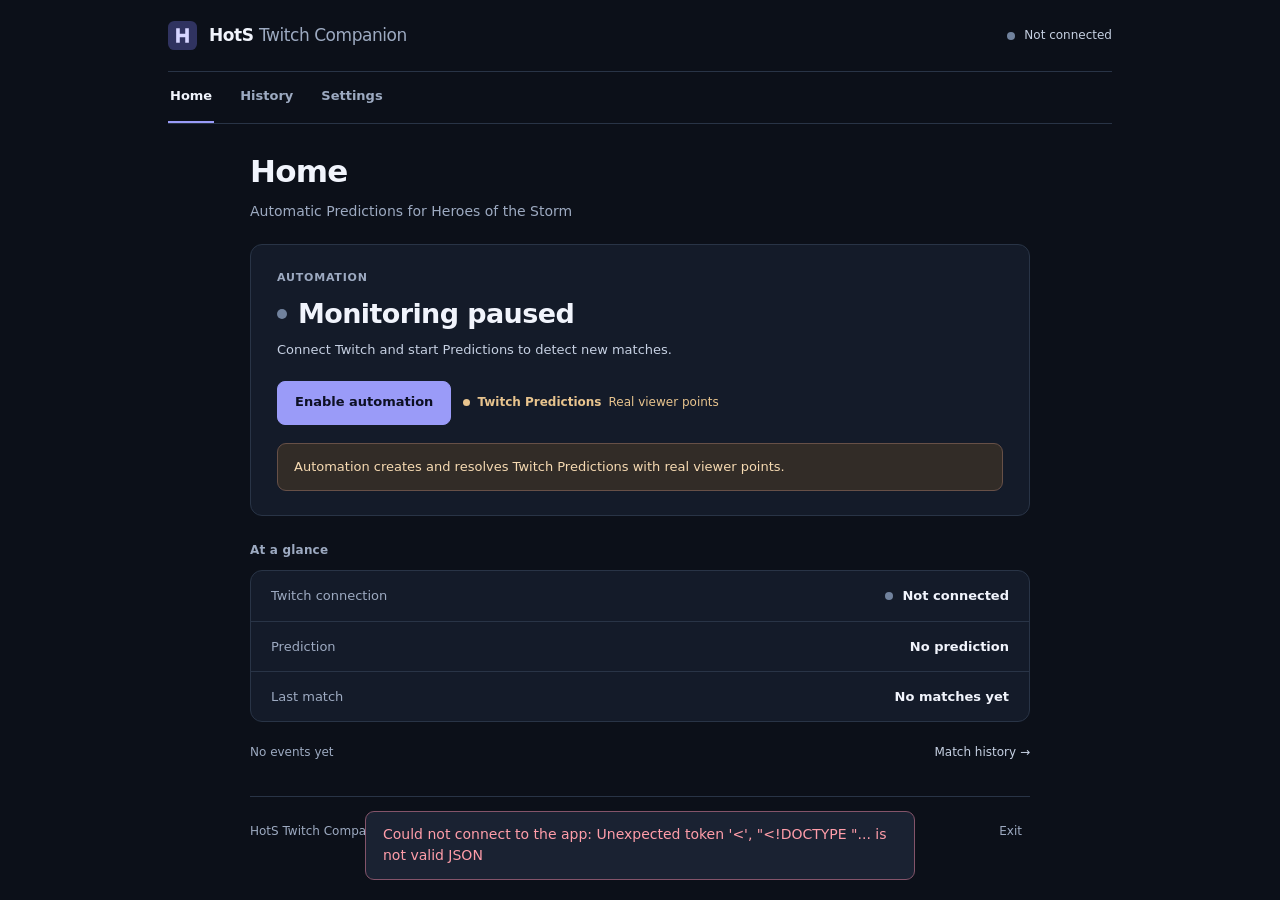
==== internal/dashboard/web/index.html @ fc416609 "refactor(dashboard): own embedded web resources in internal/dashboard" ====
<!doctype html>
<html lang="ru">
<head>
  <meta charset="utf-8" />
  <meta name="viewport" content="width=device-width, initial-scale=1" />
  <meta name="color-scheme" content="dark" />
  <title>HotS Twitch Companion</title>
  <link rel="icon" href="./assets/app-icon.svg" type="image/svg+xml" />
  <link rel="stylesheet" href="./assets/style.css" />
  <link rel="stylesheet" href="./assets/wizard.css" />
  <link rel="stylesheet" href="./assets/overview.css" />
  <link rel="stylesheet" href="./assets/onboarding.css" />
  <link rel="stylesheet" href="./assets/diagnostics.css" />
  <link rel="stylesheet" href="./assets/settings.css" />
  <link rel="stylesheet" href="./assets/compact.css" />
  <script defer src="./assets/core.js"></script>
  <script defer src="./assets/i18n.js"></script>
  <script defer src="./assets/replays.js"></script>
  <script defer src="./assets/diagnostics.js"></script>
  <script defer src="./assets/onboarding.js"></script>
  <script defer src="./assets/desktop.js"></script>
  <script defer src="./assets/app.js"></script>
</head>
<body>
  <svg class="defs" xmlns="http://www.w3.org/2000/svg" aria-hidden="true"><symbol id="i-game" viewBox="0 0 24 24"><path d="M6 11 3.6 8.6A3 3 0 0 0 1 11.7l.9 5a3 3 0 0 0 4.7 1.7L10 16h4l3.4 2.4a3 3 0 0 0 4.7-1.7l.9-5A3 3 0 0 0 20.4 8.6L18 11M7 12v5M4.5 14.5h5M16.2 13.2h.1m2.4 2h.1"/></symbol><symbol id="i-home" viewBox="0 0 24 24"><path d="m3 11 9-8 9 8v10h-7v-7h-4v7H3z"/></symbol><symbol id="i-link" viewBox="0 0 24 24"><path d="M10 13a5 5 0 0 0 7.6.7l3-3a5 5 0 0 0-7.1-7.1l-1.7 1.7M14 11a5 5 0 0 0-7.6-.7l-3 3a5 5 0 0 0 7.1 7.1l1.7-1.7"/></symbol><symbol id="i-clock" viewBox="0 0 24 24"><circle cx="12" cy="12" r="9"/><path d="M12 6v6l4 3"/></symbol><symbol id="i-settings" viewBox="0 0 24 24"><path d="M10 2h4l.7 2.4 2 1 2.2-1 2.8 2.8-1 2.2 1 2 .3.6-.3 2.6-2.3.7-1 2 1 2.2-2.8 2.8-2.2-1-2 1L14 22h-4l-.7-2.4-2-1-2.2 1-2.8-2.8 1-2.2-1-2L2 12l.3-2.6 2.3-.7 1-2-1-2.2 2.8-2.8 2.2 1 2-1z"/><circle cx="12" cy="12" r="3"/></symbol><symbol id="i-file" viewBox="0 0 24 24"><path d="M5 2h10l5 5v15H5zM14 2v6h6M9 13h7M9 17h7"/></symbol><symbol id="i-play" viewBox="0 0 24 24"><path d="m8 4 12 8-12 8z"/></symbol><symbol id="i-stop" viewBox="0 0 24 24"><rect x="6" y="6" width="12" height="12" rx="2"/></symbol><symbol id="i-lightning" viewBox="0 0 24 24"><path d="M13.5 2 4 13h7l-1 9 10-12h-7z"/></symbol><symbol id="i-shield" viewBox="0 0 24 24"><path d="m12 2 9 4v6c0 6-5 9-9 10-4-1-9-4-9-10V6z"/><path d="M12 7v6m0 4v.5"/></symbol><symbol id="i-trophy" viewBox="0 0 24 24"><path d="M7 3h10v7a5 5 0 0 1-10 0zM7 5H4v3a4 4 0 0 0 4 4M17 5h3v3a4 4 0 0 1-4 4M12 15v4m-5 2h10"/></symbol><symbol id="i-users" viewBox="0 0 24 24"><circle cx="9" cy="8" r="3"/><path d="M2 21v-2a6 6 0 0 1 12 0v2M17 11a3 3 0 0 0 0-6m-1 9a6 6 0 0 1 6 6"/></symbol><symbol id="i-info" viewBox="0 0 24 24"><circle cx="12" cy="12" r="10"/><path d="M12 11v6m0-10v1"/></symbol><symbol id="i-refresh" viewBox="0 0 24 24"><path d="M20 11a8 8 0 0 0-14-5L3 9m0-6v6h6M4 13a8 8 0 0 0 14 5l3-3m0 6v-6h-6"/></symbol><symbol id="i-chev" viewBox="0 0 24 24"><path d="m6 9 6 6 6-6"/></symbol><symbol id="i-wand" viewBox="0 0 24 24"><path d="m15 4 1.5 3L20 8.5 16.5 10 15 13l-1.5-3L10 8.5 13.5 7zM3 21l9-9M12 12l-2-2m4 6 2 2"/></symbol></svg>
  <div class="shell">
    <header class="topbar">
      <div class="brand"><span class="brand-mark" aria-hidden="true"><img src="./assets/app-icon.svg" alt="" /></span><span>HotS <span class="brand-sub">Twitch Companion</span></span></div>
      <div class="status-chip" id="top-connection"><span class="dot" aria-hidden="true"></span><span id="top-connected-text">…</span></div>
      <div class="window-controls" id="window-controls" hidden>
        <button type="button" data-window="minimize" data-i18n-aria-label="shell.minimize" data-i18n-title="shell.minimize" aria-label="Свернуть" title="Свернуть"><svg viewBox="0 0 16 16" aria-hidden="true"><path d="M3 11h10"/></svg></button>
        <button type="button" data-window="tray" data-i18n-aria-label="shell.tray" data-i18n-title="shell.tray" aria-label="В трей" title="В трей"><svg viewBox="0 0 16 16" aria-hidden="true"><path d="M3 10v3h10v-3M8 2v7M5 6l3 3 3-3"/></svg></button>
        <button type="button" class="window-close" data-window="close" data-i18n-aria-label="shell.close" data-i18n-title="shell.close" aria-label="Закрыть" title="Закрыть"><svg viewBox="0 0 16 16" aria-hidden="true"><path d="m4 4 8 8M12 4l-8 8"/></svg></button>
      </div>
    </header>
    <nav class="tabbar" id="nav" role="tablist" aria-label="Application sections" data-i18n-aria-label="nav.sections">
      <button class="tab active" id="tab-dashboard" data-view="dashboard" role="tab" aria-controls="view-dashboard" aria-selected="true" tabindex="0"><span data-i18n="minimal.home">Главная</span></button>
      <button class="tab" id="tab-replays" data-view="replays" role="tab" aria-controls="view-replays" aria-selected="false" tabindex="-1"><span data-i18n="minimal.history">История</span></button>
      <button class="tab" id="tab-settings" data-view="settings" role="tab" aria-controls="view-settings" aria-selected="false" tabindex="-1"><span data-i18n="nav.settings">Настройки</span></button>
    </nav>
    <main class="main">
      <section class="view active" id="view-dashboard" role="tabpanel" aria-labelledby="tab-dashboard">
        <div class="view-heading"><h1 data-i18n="minimal.home">Главная</h1><p data-i18n="minimal.home.sub">Автоматические Predictions для Heroes of the Storm</p></div>
        <section class="overview-command" aria-labelledby="overview-state-title">
          <div class="overview-command-eyebrow" data-i18n="minimal.automation">Автоматизация</div>
          <div class="overview-heading"><span class="overview-beacon" id="overview-beacon" aria-hidden="true"></span><h2 id="overview-state-title" aria-live="polite">…</h2></div>
          <p id="overview-state-detail" class="overview-description">…</p>
          <div class="overview-command-actions">
            <button type="button" class="btn btn-primary overview-toggle" data-action="toggle"><span id="start-label">…</span></button>
            <span class="mode-indicator" id="overview-safety"><span class="mode-dot" aria-hidden="true"></span><strong id="automation-mode">…</strong><span id="automation-mode-detail">…</span></span>
          </div>
          <p class="overview-alert" id="overview-alert" hidden role="alert"></p>
          <button type="button" class="btn btn-outline" id="reconcile-creation" data-action="reconcile-creation" data-i18n="minimal.creationReconcile" hidden>Проверил Twitch — возобновить ставки</button>
        </section>
        <h2 class="section-heading" data-i18n="minimal.summary">Краткое состояние</h2>
        <div class="overview-summary">
          <div class="summary-row"><span data-i18n="settings.twitch">Twitch</span><div class="summary-value"><span class="dot" id="overview-twitch-dot" aria-hidden="true"></span><strong id="overview-twitch">…</strong></div></div>
          <div class="summary-row"><span>Prediction</span><strong id="overview-prediction">…</strong></div>
          <div class="summary-row"><span data-i18n="minimal.lastmatch">Последний матч</span><div class="summary-value"><strong id="overview-last-map">…</strong><span class="outcome-pill unknown" id="overview-last-outcome">…</span></div></div>
        </div>
        <section class="prediction-manual" id="prediction-manual" hidden aria-labelledby="prediction-manual-title">
          <div class="prediction-manual-head">
            <h2 id="prediction-manual-title" data-i18n="manual.title">Ручное завершение Prediction</h2>
            <p id="prediction-manual-description" data-i18n="manual.description">Если результат не определился автоматически, выбери исход или отмени прогноз.</p>
          </div>
          <div class="prediction-scan-feedback" role="status">
            <span id="prediction-scan-message" data-i18n="replay.scan.checking">Проверяем реплей…</span>
            <button type="button" class="text-action" data-action="recheck-result" data-i18n="replay.scan.retry">Перепроверить результат</button>
          </div>
          <div class="prediction-manual-buttons">
            <button type="button" class="btn btn-outline" data-action="manual-win" data-i18n="manual.win">Победа</button>
            <button type="button" class="btn btn-outline" data-action="manual-loss" data-i18n="manual.loss">Поражение</button>
            <button type="button" class="btn btn-outline manual-cancel" data-action="manual-cancel" data-i18n="manual.cancel">Отменить и вернуть баллы</button>
          </div>
          <button type="button" class="text-action" id="prediction-sync" data-action="manual-sync" data-i18n="manual.sync" hidden>Сверить состояние с Twitch</button>
        </section>
        <div class="overview-detail"><span id="overview-latest-event">…</span><button type="button" class="text-action" data-goto="replays" data-i18n="minimal.openHistory">История матчей →</button></div>
      </section>
      <section class="view" id="view-replays" role="tabpanel" aria-labelledby="tab-replays"><div class="view-heading"><div><div class="eyebrow" data-i18n="replays.eyebrow">ИСТОРИЯ МАТЧЕЙ</div><h1 data-i18n="minimal.history">История</h1><p data-i18n="minimal.history.sub">Последние матчи. Нажми на результат, чтобы увидеть игроков.</p></div><div class="head-actions"><button class="btn btn-outline" data-action="refresh-replays"><svg><use href="#i-refresh"/></svg> <span data-i18n="replays.refresh">Обновить</span></button><button class="btn btn-primary short" data-action="replay"><svg><use href="#i-play"/></svg> <span data-i18n="replays.check">Проверить последний реплей</span></button></div></div><div class="content-panel">
          <h2 data-i18n="replays.h2">Сохранённые матчи</h2>
          <div class="diagnostics-toolbar">
            <input id="history-search" type="search" autocomplete="off" data-i18n-placeholder="history.search" placeholder="Поиск карты или файла" aria-label="Search matches" />
            <select id="history-filter" aria-label="Filter match results">
              <option value="all" data-i18n="history.all">Все результаты</option>
              <option value="win" data-i18n="badge.win">Победы</option>
              <option value="loss" data-i18n="badge.loss">Поражения</option>
              <option value="unknown" data-i18n="badge.unknown">Не определено</option>
            </select>
          </div>
          <div id="history-summary" class="results-summary" role="status"></div>
          <div id="full-replays" class="full-replays"></div>
        </div>
        <details class="secondary-details" id="diagnostics-details">
          <summary data-i18n="minimal.diagnostics">Диагностика и журнал событий</summary>
          <div class="secondary-details-body">
            <div class="diagnostics-toolbar">
              <input id="log-search" type="search" autocomplete="off" data-i18n-placeholder="logs.search" placeholder="Поиск по событиям" aria-label="Search diagnostic events" />
              <select id="log-filter" aria-label="Filter diagnostic level">
                <option value="all" data-i18n="logs.filter.all">Все события</option>
                <option value="error" data-i18n="logs.filter.error">Ошибки</option>
                <option value="warning" data-i18n="logs.filter.warning">Предупреждения</option>
                <option value="info" data-i18n="logs.filter.info">Информация</option>
              </select>
            </div>
            <div id="log-summary" class="results-summary" role="status"></div>
            <div class="full-log" id="full-log"></div>
            <p class="diagnostic-note" data-i18n="logs.lifetime">События хранятся только в памяти приложения до его закрытия.</p>
          </div>
        </details>
      </section>
      <section class="view" id="view-settings" role="tabpanel" aria-labelledby="tab-settings">
        <div class="view-heading">
          <h1 data-i18n="settings.title">Настройки</h1>
          <p data-i18n="minimal.settings.sub">Всё необходимое для автоматизации. Остальное — в расширенных настройках.</p>
        </div>
        <div class="settings-language">
          <label for="lang" data-i18n="settings.lang">Язык интерфейса</label>
          <select id="lang"><option value="en">English</option><option value="ru">Русский</option></select>
        </div>
        <div class="settings-stack">
          <section class="settings-card" aria-labelledby="settings-twitch-title">
            <div class="settings-card-heading">
              <h2 id="settings-twitch-title">Twitch</h2>
              <span class="settings-status" id="twitch-info" role="status">…</span>
            </div>
            <p class="settings-card-description" data-i18n="minimal.settings.twitch">Подключи канал, на котором будут создаваться Predictions.</p>
            <button type="button" class="btn btn-outline" data-action="auth"><span id="settings-connect-label" data-i18n="twitch.connect">Подключить Twitch</span></button>
            <div class="auth-progress" id="auth-progress" hidden>
              <strong><span data-i18n="auth.label">Код для авторизации:</span> <span id="auth-code">—</span></strong>
              <span id="auth-info">…</span>
              <button type="button" class="btn btn-outline" data-action="copy-code" data-i18n="onboarding.copy">Копировать код</button>
              <button type="button" class="btn btn-outline" data-action="activate"><span data-i18n="auth.activate">Открыть Twitch Activate ↗</span></button>
            </div>
          </section>

          <section class="settings-card" aria-labelledby="settings-player-title">
            <h2 id="settings-player-title">Heroes of the Storm</h2>
            <label for="playerName" data-i18n="settings.player">Ник игрока</label>
            <input id="playerName" type="text" placeholder="Ник из реплея" maxlength="160" data-i18n-placeholder="settings.player.ph"/>
            <details class="settings-inline-details" id="settings-player-choose">
              <summary data-i18n="minimal.settings.selectPlayer">Выбрать игрока из последнего реплея</summary>
              <div class="player-discovery">
                <div class="player-discovery-intro"><small data-i18n="onboarding.players.help">Выбери себя из последнего реплея. Ник и Toon Handle подставятся автоматически.</small></div>
                <div id="settings-player-picker" class="player-picker" aria-live="polite"></div>
              </div>
            </details>
          </section>

          <section class="settings-card" aria-labelledby="settings-pred-title">
            <h2 id="settings-pred-title">Prediction</h2>
            <label for="predictionWindow" data-i18n="settings.window">Длительность Prediction</label>
            <select id="predictionWindow"><option value="1">1</option><option value="2">2</option><option value="3">3</option><option value="5">5</option><option value="10">10</option><option value="15">15</option><option value="20">20</option><option value="30">30</option></select>
            <div class="prediction-preview" aria-label="Prediction preview" role="group">
              <div class="prediction-preview-head"><span data-i18n="onboarding.preview.title">Предпросмотр для зрителей</span><small data-i18n="onboarding.preview.sample">Только пример — ничего не создаётся на Twitch</small></div>
              <strong id="preview-title">…</strong>
              <div class="prediction-options"><span id="preview-win">…</span><span id="preview-loss">…</span></div>
              <small id="preview-duration">…</small>
            </div>
          </section>
        </div>

        <details class="secondary-details settings-advanced" id="settings-advanced">
          <summary data-i18n="minimal.settings.advanced">Расширенные настройки</summary>
          <div class="secondary-details-body">
            <section class="settings-advanced-group">
              <h3 data-i18n="minimal.settings.twitchAdvanced">Подключение Twitch</h3>
              <p class="field-hint" id="twitch-client-hint" data-i18n="onboarding.twitch.steps">Создай Public-приложение в Twitch Developer Console и вставь его Client ID. Client Secret не нужен.</p>
              <label for="clientId">Twitch Client ID</label>
              <input id="clientId" type="text" spellcheck="false" maxlength="160" autocomplete="off" data-i18n-placeholder="twitch.placeholder"/>
              <button type="button" class="text-action" data-action="developer" data-i18n="twitch.console">Консоль Twitch ↗</button>
            </section>
            <section class="settings-advanced-group">
              <h3 data-i18n="minimal.settings.playerAdvanced">Распознавание игрока и реплеев</h3>
              <label for="toonHandle" data-i18n="settings.toon">Toon Handle (необязательно)</label>
              <input id="toonHandle" type="text" maxlength="240" data-i18n-placeholder="settings.toon.ph"/>
              <small class="field-hint" data-i18n="settings.toon.hint">Уникальный ID из реплея, нужен только при неуникальном нике.</small>
              <label for="replayRoot" data-i18n="settings.root">Папка с реплеями (можно оставить пустой)</label>
              <input id="replayRoot" type="text" maxlength="1000" data-i18n-placeholder="settings.root.ph"/>
              <small class="field-hint" data-i18n="settings.root.hint">Пусто — автоматический поиск стандартной папки.</small>
              <div class="form-buttons root-actions"><button type="button" class="btn btn-outline" data-action="check-root"><span data-i18n="root.check">Проверить папку</span></button><button type="button" class="btn btn-outline" data-action="reset-root"><span data-i18n="root.reset">Стандартная папка</span></button></div>
              <div id="root-check-result" class="root-check" hidden></div>
            </section>
            <section class="settings-advanced-group">
              <h3 data-i18n="minimal.settings.copyAdvanced">Текст Prediction</h3>
              <label for="predTitle" data-i18n="settings.predTitle">Заголовок Prediction</label>
              <input id="predTitle" type="text" maxlength="45" data-i18n-placeholder="prediction.title"/>
              <label for="predWin" data-i18n="settings.predWin">Вариант победы</label>
              <input id="predWin" type="text" maxlength="25" data-i18n-placeholder="prediction.win"/>
              <label for="predLoss" data-i18n="settings.predLoss">Вариант поражения</label>
              <input id="predLoss" type="text" maxlength="25" data-i18n-placeholder="prediction.loss"/>
              <small class="field-hint" data-i18n="settings.predHint">Пустые поля — варианты по умолчанию для выбранного языка.</small>
            </section>
          </div>
        </details>
        <details class="secondary-details settings-advanced">
          <summary data-i18n="reset.title">Пользовательские данные</summary>
          <div class="secondary-details-body">
            <p class="field-hint" data-i18n="reset.description">Удалить настройки, подключение Twitch, локальное состояние и кэш приложения. Реплеи HotS останутся. Приложение закроется; при следующем запуске откроется мастер настройки.</p>
            <button type="button" class="btn btn-outline" data-action="reset-profile" data-i18n="reset.button">Очистить пользовательские данные</button>
          </div>
        </details>
        <div class="settings-savebar">
          <span id="settings-save-status" class="settings-save-status" role="status" aria-live="polite" data-i18n="minimal.settings.saved">Все изменения сохранены</span>
          <div class="form-buttons">
            <button type="button" class="btn btn-primary short" data-action="save"><span data-i18n="settings.save">Сохранить настройки</span></button>
            <button type="button" class="btn btn-outline" data-action="wizard"><span data-i18n="settings.wizard">Мастер настройки</span></button>
          </div>
        </div>
      </section>
    </main>
    <footer class="footer"><span>HotS Twitch Companion <span id="app-version"></span> <button type="button" id="update-badge" class="update-badge" data-action="update" hidden></button></span><button type="button" class="quit" data-action="quit" data-i18n="footer.quit">Выход</button></footer>
  </div>

  <div class="wizard-backdrop" id="wizard" hidden>
    <div class="wizard" role="dialog" aria-modal="true" aria-labelledby="wiz-title">
      <header class="wizard-head">
        <div>
          <h2 id="wiz-title" data-i18n="onboarding.simple.title">Начало работы</h2>
          <p class="wizard-progress" id="wiz-progress" role="status">…</p>
        </div>
        <div class="wizard-head-tools">
          <div class="wizard-locale" role="group" aria-label="Language">
            <button type="button" data-wiz-lang="en" lang="en">EN</button>
            <button type="button" data-wiz-lang="ru" lang="ru">RU</button>
          </div>
          <div class="wiz-dots" id="wiz-dots" aria-hidden="true"></div>
        </div>
      </header>
      <div class="wizard-body">
        <section data-step="0">
          <h3 data-i18n="onboarding.simple.player">Кем ты играешь?</h3>
          <p class="secondary" data-i18n="onboarding.simple.playerHelp">Выбери себя из последнего матча или введи ник вручную.</p>
          <div class="player-discovery wizard-discovery">
            <div id="wizard-player-picker" class="player-picker" aria-live="polite"></div>
          </div>
          <label for="wz-player" data-i18n="settings.player">Ник игрока</label>
          <input id="wz-player" type="text" maxlength="160" autocomplete="off" data-i18n-placeholder="settings.player.ph" />
          <details class="wizard-disclosure">
            <summary data-i18n="onboarding.simple.playerVerify">Проверить по последнему реплею</summary>
            <p class="field-hint" data-i18n="onboarding.simple.playerVerifyHint">Это необязательно. Если реплеев пока нет, можно продолжить.</p>
            <button type="button" class="btn btn-outline" data-wiz="test" data-i18n="wiz.p.btn">Проверить последний реплей</button>
            <div class="wiz-result" id="wz-test-result" hidden></div>
          </details>
        </section>
        <section data-step="1">
          <h3 data-i18n="onboarding.simple.twitch">Подключение Twitch</h3>
          <p class="secondary" data-i18n="onboarding.simple.twitchHelp">Подключи Twitch-канал, на котором будут создаваться Predictions.</p>
          <p id="wz-twitch-status" class="twitch-onboarding-state" role="status">…</p>
          <button type="button" class="btn btn-outline" data-wiz="auth" data-i18n="twitch.connect">Подключить Twitch</button>
          <details class="wizard-disclosure" id="wz-twitch-details">
            <summary data-i18n="onboarding.simple.twitchClient">Настроить Twitch Client ID</summary>
            <p class="field-hint" data-i18n="onboarding.simple.clientHelp">Нужен Client ID приложения Public. Client Secret не используется.</p>
            <label for="wz-client">Twitch Client ID</label>
            <input id="wz-client" type="text" spellcheck="false" autocomplete="off" maxlength="160" data-i18n-placeholder="twitch.placeholder" />
            <button type="button" class="text-action" data-wiz="console" data-i18n="wiz.t.console">Открыть консоль Twitch ↗</button>
          </details>
          <div class="wiz-result" id="wz-auth-box" hidden>
            <strong><span data-i18n="auth.label">Код для авторизации:</span> <span id="wz-auth-code">—</span></strong>
            <span id="wz-auth-info" data-i18n="wiz.t.pending">Ожидаем подтверждения Twitch…</span>
            <div class="form-buttons">
              <button type="button" class="btn btn-outline" data-wiz="copy-code" data-i18n="onboarding.copy">Копировать код</button>
              <button type="button" class="btn btn-outline" data-wiz="activate" data-i18n="auth.activate">Открыть Twitch Activate ↗</button>
            </div>
          </div>
        </section>
        <section data-step="2">
          <h3 data-i18n="onboarding.simple.ready">Готово к запуску</h3>
          <p class="secondary" data-i18n="onboarding.simple.readyHelp">Запуск включает настоящие Twitch Predictions с баллами зрителей.</p>
          <div class="wizard-ready">
            <div><span data-i18n="wiz.f.player">Игрок</span><strong id="wz-ch-player">…</strong></div>
            <div><span>Twitch</span><strong id="wz-ch-twitch">…</strong></div>
            <div><span>Twitch Predictions</span><strong id="wz-ch-monitor" data-i18n="minimal.realDetail">Баллы зрителей</strong></div>
          </div>
          <details class="wizard-disclosure">
            <summary data-i18n="onboarding.simple.preview">Посмотреть пример Prediction</summary>
            <div class="prediction-preview wizard-preview" role="group" aria-label="Prediction preview">
              <div class="prediction-preview-head"><span data-i18n="onboarding.preview.title">Предпросмотр для зрителей</span><small data-i18n="onboarding.preview.sample">Только пример — ничего не создаётся на Twitch</small></div>
              <strong id="wz-preview-title">…</strong>
              <div class="prediction-options"><span id="wz-preview-win">…</span><span id="wz-preview-loss">…</span></div>
              <small id="wz-preview-duration">…</small>
            </div>
          </details>
          <p id="wz-safe-note" class="wizard-safe-note" data-i18n="onboarding.simple.safe">Используются настоящие баллы зрителей. Запуск требует твоего подтверждения.</p>
        </section>
      </div>
      <footer class="wizard-foot">
        <button type="button" class="btn btn-outline" data-wiz="skip" id="wiz-skip" data-i18n="onboarding.simple.later">Позже</button>
        <div class="wiz-nav">
          <button type="button" class="btn btn-outline" data-wiz="back" data-i18n="wiz.back">Назад</button>
          <button type="button" class="btn btn-primary short" data-wiz="next" id="wiz-next" data-i18n="wiz.next">Далее</button>
        </div>
      </footer>
    </div>
  </div>
  <div id="toast" class="toast" role="status" aria-live="polite"></div>
</body>
</html>
---- internal/dashboard/web/assets/style.css ----
:root{
  color-scheme:dark;
  --bg:#0c1019;--surface:#141b29;--surface-raised:#1a2232;
  --surface-hover:#202a3d;--border:#293446;--ink:#f1f4fc;
  --muted:#9daac1;--muted-strong:#c6d0e2;
  --accent:#9a9bf8;--accent-hover:#b4b5ff;
  --good:#72d6b5;--red:#ff9da9;--warning:#e8c48e;
  --blue:#9a9bf8;--violet:#9a9bf8;--green:#72d6b5;
  --radius-card:12px;--radius-control:8px;
  --space-1:8px;--space-2:12px;--space-3:16px;--space-4:24px;
  font-family:"Segoe UI",Inter,system-ui,sans-serif;
}
*,:before,:after{box-sizing:border-box}
html,body{min-height:100%;margin:0;background:var(--bg);color:var(--ink)}
body{font-size:14px;line-height:1.55;-webkit-font-smoothing:antialiased}
button,input,select,textarea{font:inherit}
button{cursor:pointer}
[hidden]{display:none!important}
button:focus-visible,input:focus-visible,select:focus-visible,summary:focus-visible,a:focus-visible{
  outline:2px solid var(--accent);outline-offset:3px
}
.defs{position:absolute;width:0;height:0}
.shell{max-width:1000px;width:100%;min-width:0;margin:0 auto;padding:0 28px 22px}
.topbar{height:72px;display:flex;align-items:center;justify-content:space-between;gap:18px;border-bottom:1px solid var(--border)}
.brand{display:flex;align-items:center;gap:12px;font-size:17px;font-weight:700;letter-spacing:-.45px;white-space:nowrap}
.brand-mark{display:grid;place-items:center;width:29px;height:29px;border-radius:9px;background:#2f315f;color:#d6d5ff;font-weight:800;font-size:17px}
.brand-sub{color:var(--muted);font-weight:500}
.status-chip{display:flex;align-items:center;gap:9px;font-size:12px;color:var(--muted-strong);white-space:nowrap}
.dot{display:inline-block;width:8px;height:8px;flex-shrink:0;border-radius:50%;background:#71829d}
.status-chip.connected .dot,.dot.good{background:var(--good)}
.status-chip.connecting .dot{background:var(--warning)}
.tabbar{display:flex;align-items:stretch;gap:24px;height:52px;border-bottom:1px solid var(--border)}
.tab{border:0;border-bottom:2px solid transparent;padding:0 2px;background:transparent;color:var(--muted);font-weight:550}
.tab.active,.tab[aria-selected=true]{color:var(--ink);border-bottom-color:var(--accent)}
.tab:hover{color:var(--ink)}
.main{max-width:780px;min-width:0;margin:28px auto 0;min-height:340px}
.view{display:none}
.view.active{display:block}
.view-heading{margin:0 0 22px}
.view-heading h1{margin:0;font-size:clamp(25px,3.1vw,31px);font-weight:700;letter-spacing:-.8px;line-height:1.25}
.view-heading p{color:var(--muted);line-height:1.6;margin:9px 0 0}
.eyebrow{display:none}
h2{font-size:16px;font-weight:650;letter-spacing:-.2px}
p{line-height:1.58}
.btn{display:inline-flex;align-items:center;justify-content:center;gap:8px;
  min-height:44px;padding:10px 16px;border:1px solid var(--border);
  border-radius:var(--radius-control);background:var(--surface-raised);color:var(--ink);font-size:13px;font-weight:600;transition:background-color .14s ease,border-color .14s ease,color .14s ease}
.btn:hover:not(:disabled){background:var(--surface-hover)}
.btn-primary{border-color:var(--accent);background:var(--accent);color:#0d1024}
.btn-primary:hover:not(:disabled){background:var(--accent-hover)}
.btn-outline{background:var(--surface-raised)}
.btn.short,.btn-primary.short{width:auto}
.btn:disabled{opacity:.58;cursor:wait}
.btn svg{width:16px;height:16px;fill:none;stroke:currentColor;stroke-width:1.8}
.form-buttons,.action-row,.head-actions{display:flex;flex-wrap:wrap;align-items:center;gap:10px}
.text-action,.icon-action{border:0;background:transparent;color:var(--accent);padding:6px 0}
.text-action:hover,.icon-action:hover{text-decoration:underline}
.text-action svg,.icon-action svg{width:16px;height:16px;fill:none;stroke:currentColor}
.content-panel,.panel{background:var(--surface);border:1px solid var(--border);border-radius:12px;padding:25px 26px}
.content-panel h2{margin:0 0 12px}
.content-panel>h2:not(:first-child){margin-top:28px}
.content-panel p{font-size:13px;color:var(--muted);line-height:1.6}
.content-panel label:not(.check-row){display:block;font-size:13px;color:var(--muted-strong);font-weight:600;margin:17px 0 8px}
.content-panel input[type=text],.content-panel input[type=search],.content-panel select,
.wizard-body input[type=text]{
  width:100%;min-height:43px;border:1px solid #344157;background:#101726;
  color:var(--ink);border-radius:8px;padding:10px 13px;outline:none
}
.content-panel input:focus,.content-panel select:focus,.wizard-body input:focus{border-color:var(--accent)}
.content-panel select{max-width:460px}
.content-panel small,.field-hint{font-size:12px;color:var(--muted);line-height:1.55}
.secondary{color:var(--muted);font-size:13px}
.content-panel .form-buttons{margin-top:18px}
.separation{height:1px;background:var(--border);margin:27px 0}
.check-row{display:flex;align-items:flex-start;gap:12px;margin:19px 0}
.check-row input{margin:4px 0 0;accent-color:var(--accent)}
.check-row span{display:grid;gap:6px}
.check-row strong{font-size:13px;font-weight:650}
.check-row small{display:block}
.auth-progress{display:flex;flex-wrap:wrap;align-items:center;gap:12px;padding:17px;border:1px solid var(--border);
  margin-top:17px;border-radius:10px;background:var(--surface-raised);font-size:13px}
.auth-progress strong{font-weight:600}
.root-check{margin-top:12px}
.root-entry{display:flex;gap:12px;align-items:center;width:100%;padding:10px 12px;background:var(--surface-raised);
  border:1px solid var(--border);border-radius:8px;color:var(--ink);text-align:left;margin-top:7px}
.root-entry:hover{background:var(--surface-hover)}
.root-entry.ok b{color:var(--good)}.root-entry.bad b{color:var(--red)}
.root-path{min-width:0;overflow:hidden;text-overflow:ellipsis;white-space:nowrap;flex:1}
.full-replays{margin-top:14px}
.match-item{border-bottom:1px solid var(--border)}
.match-head{display:flex;align-items:center;gap:13px;padding:18px 8px;width:100%;text-align:left;
  border:0;background:transparent;color:var(--ink);flex-wrap:wrap}
.match-head:hover{background:var(--surface-hover)}
.match-title{font-size:14px;font-weight:650;min-width:0;flex:1}
.match-head small{color:var(--muted);font-size:11px;max-width:50%;overflow:hidden;text-overflow:ellipsis;white-space:nowrap}
.match-head .chev{margin-left:5px;color:var(--muted)}
.match-head .chev svg{width:15px;height:15px;fill:none;stroke:currentColor;stroke-width:1.8}
.match-item.open .chev{transform:rotate(180deg)}
.match-detail{padding:0 8px 18px}
.match-detail-head{display:flex;gap:7px;flex-direction:column;margin:10px 0}
.match-detail-head small{color:var(--muted)}
.player-list{display:grid;gap:5px}
.player-row{display:flex;align-items:center;gap:10px;padding:9px 11px;border-radius:7px;background:var(--surface-raised)}
.player-row.you{background:#202942}
.player-name{min-width:0;flex:1;overflow-wrap:anywhere}
.player-name em{margin-left:7px;font-style:normal;font-size:10px;color:var(--accent)}
.player-row small{color:var(--muted);overflow:hidden;text-overflow:ellipsis;max-width:28%}
.outcome-pill{display:inline-flex;align-items:center;justify-content:center;border-radius:6px;
  padding:4px 9px;white-space:nowrap;font-size:12px;font-weight:650;color:var(--muted)}
.outcome-pill.win{color:var(--good)}.outcome-pill.loss{color:var(--red)}
.outcome-pill.unknown{color:var(--muted)}
.empty-mini{padding:19px 8px;color:var(--muted);font-size:13px;line-height:1.6}
.footer{display:flex;align-items:center;justify-content:space-between;max-width:780px;margin:28px auto 0;
  padding:17px 0;border-top:1px solid var(--border);font-size:12px;color:var(--muted)}
.quit{border:0;background:transparent;color:var(--muted);font-size:12px;padding:8px}
.quit:hover{color:var(--ink)}
.update-badge{border:0;background:transparent;color:var(--muted);font-size:12px;padding:8px;text-decoration:underline dotted;cursor:pointer}
.update-badge:hover{color:var(--ink)}
.toast{position:fixed;bottom:20px;left:50%;transform:translateX(-50%);z-index:70;
  max-width:min(90vw,550px);padding:12px 17px;border:1px solid var(--border);background:var(--surface-raised);
  color:var(--ink);border-radius:9px;opacity:0;visibility:hidden;transition:opacity .15s ease}
.toast.show{opacity:1;visibility:visible}.toast.error{border-color:#84546a;color:var(--red)}
.secondary-details{border:1px solid var(--border);border-radius:12px;margin-top:18px;background:var(--surface)}
.secondary-details summary{cursor:pointer;list-style:none;padding:18px 24px;font-weight:600}
.secondary-details summary:after{content:"+";float:right;color:var(--muted);font-size:19px;font-weight:400}
.secondary-details[open] summary{border-bottom:1px solid var(--border)}
.secondary-details[open] summary:after{content:"−"}
.secondary-details-body{padding:19px 23px 24px}
@media(max-width:720px){
  .shell{padding:0 18px 20px}.topbar{height:66px}.brand{font-size:15px}
  .brand-sub{display:none}.tabbar{height:52px}.main{margin-top:22px}
  .content-panel,.panel{padding:21px 19px}.match-head small{max-width:100%;order:5;flex-basis:100%}
}
@media(max-width:410px){
  .brand{font-size:13px}.status-chip{font-size:11px}
  .footer{gap:14px}.match-head{gap:7px}
}
@media(prefers-reduced-motion:reduce){*,:before,:after{scroll-behavior:auto!important;transition:none!important}}


/* Compact Windows desktop / high-DPI visual polish. Browser zoom reduces CSS viewport width. */
:where(.shell,.main,.view,.content-panel,.settings-card,.overview-command,.settings-advanced){min-width:0}
:where(h1,h2,h3,p,strong,small,.summary-value,.settings-status){overflow-wrap:break-word}
:where(button,input,select,textarea){touch-action:manipulation}
:where(button,input,select,textarea,summary):focus-visible{outline:2px solid var(--accent);outline-offset:3px}
.btn:active:not(:disabled){transform:translateY(1px)}
.btn:disabled{pointer-events:none}
.btn[aria-busy="true"]{cursor:progress}
.btn[aria-busy="true"]::after{content:"";display:inline-block;width:13px;height:13px;flex:none;
 border:2px solid currentColor;border-right-color:transparent;border-radius:50%;
 animation:companion-spin .65s linear infinite}
@keyframes companion-spin{to{transform:rotate(360deg)}}
.tab{font-size:13px;min-width:0}
.tab:active{color:var(--ink)}
.topbar .status-chip{min-width:0;max-width:52%;overflow:hidden;text-overflow:ellipsis}
.topbar #top-connected-text{white-space:nowrap;overflow:hidden;text-overflow:ellipsis}
.content-panel,.panel{min-width:0}
.content-panel input[type=text],.wizard-body input[type=text]{max-width:100%}
.match-head{min-height:54px}
.secondary-details summary{min-height:44px}
.empty-mini{line-height:1.6}
@media(max-width:720px){
 .shell{padding-inline:16px}
 .brand{gap:9px}
 .tabbar{gap:20px}
 .view-heading{margin-bottom:20px}
 .footer{margin-top:22px}
}
@media(max-width:520px){
 .shell{padding-inline:12px}
 .topbar{gap:8px}
 .brand{min-width:0;white-space:normal;font-size:14px}
 .brand-mark{width:27px;height:27px;flex-shrink:0}
 .status-chip{font-size:11px}
 .tabbar{gap:0;justify-content:space-between}
 .tab{flex:1;text-align:center;padding:0 7px}
 .view-heading h1{font-size:25px}
 .view-heading p{font-size:12px}
 .content-panel,.panel{padding:18px 15px}
 .footer{padding:13px 0}
 .match-head{gap:8px}
 .match-title{min-width:0;overflow-wrap:anywhere}
 .match-head small{white-space:normal;overflow-wrap:anywhere}
}
@media(max-width:360px){
 .topbar{height:61px}
 .brand{font-size:12px}
 .tab{font-size:12px}
 .footer{flex-wrap:wrap}
 .secondary-details summary{padding:14px 16px}
 .secondary-details-body{padding:15px}
}
@media(prefers-reduced-motion:reduce){
 .btn[aria-busy="true"]::after{animation:none;border-style:dotted}
 .btn:active:not(:disabled){transform:none}
 .btn{transition:none}
}
---- internal/dashboard/web/assets/wizard.css ----
/* Setup uses the same quiet surfaces as the main application. */
.wizard-backdrop{position:fixed;inset:0;z-index:50;display:grid;place-items:center;
 background:#070b12d9;padding:18px}
.wizard{display:flex;flex-direction:column;width:min(620px,100%);max-height:min(90vh,850px);
 background:var(--surface);border:1px solid var(--border);border-radius:14px;overflow:hidden}
.wizard-head{padding:21px 24px 15px;display:flex;align-items:center;gap:13px;border-bottom:1px solid var(--border)}
.wizard-head .section-icon{display:none}
.wizard-head h2{font-size:20px;margin:0;font-weight:650}
.wizard-head .eyebrow{display:none}
.wiz-dots{margin-left:auto;display:flex;gap:7px}
.wiz-dots .dot{width:9px;height:9px;border-radius:50%;background:#526174}
.wiz-dots .dot.on{background:var(--accent)}
.wiz-dots .dot.done{background:var(--good)}
.wizard-body{overflow-y:auto;min-height:0;padding:12px 24px 20px}
.wizard-body section[hidden]{display:none}
.wizard-body h3{font-size:17px;font-weight:650;margin:16px 0 10px}
.wizard-body label{display:block;color:var(--muted-strong);font-weight:600;font-size:13px;margin:15px 0 7px}
.wizard-body input[type=text]{width:100%;min-height:43px;border:1px solid #344157;background:#101726;
 border-radius:8px;color:var(--ink);padding:10px 13px}
.wiz-lang-row{display:flex;gap:9px;margin:14px 0}
.wiz-lang-row .btn{flex:1}
.wiz-lang-row .btn.active{border-color:var(--accent);color:var(--ink);background:#262a48}
.wizard-body .form-buttons{margin:15px 0}
.wizard-body .separation{margin:20px 0}
.wiz-result{margin-top:14px;padding:14px;border-radius:8px;background:var(--surface-raised);
 border:1px solid var(--border);color:var(--muted-strong);font-size:13px;line-height:1.6}
.wiz-result.ok{border-color:#356b5b;color:var(--good)}
.wiz-result.err{border-color:#815160;color:var(--red)}
.wiz-result strong{display:block;margin-bottom:6px}
.wiz-result .btn{margin-top:8px}
.wiz-checklist{list-style:none;padding:0;margin:15px 0;display:grid;gap:8px}
.wiz-checklist li{display:flex;align-items:center;justify-content:space-between;gap:12px;
 padding:11px 14px;border:1px solid var(--border);border-radius:8px;font-size:13px}
.wiz-checklist li b{font-weight:600;color:var(--muted)}
.wiz-checklist li.ok b{color:var(--good)}
.wizard-foot{display:flex;align-items:center;justify-content:space-between;gap:10px;
 border-top:1px solid var(--border);padding:16px 24px 20px}
.wiz-nav{display:flex;gap:10px}
.root-actions{margin-top:12px}
.root-entry small{flex-shrink:0}
.root-entry b{font-weight:700}
@media(max-width:600px){
 .wizard-backdrop{padding:8px}
 .wizard-head,.wizard-body,.wizard-foot{padding-left:16px;padding-right:16px}
 .wizard{max-height:96vh}
 .wizard-foot{flex-wrap:wrap}
 .wiz-nav{margin-left:auto}
}


/* First-run flow: short tasks, progressive disclosure, one primary action. */
.wizard{width:min(540px,100%);max-height:min(90vh,760px)}
.wizard-head{padding:25px 28px 19px;align-items:center}
.wizard-head h2{font-size:21px;letter-spacing:-.4px}
.wizard-progress{margin:6px 0 0;color:var(--muted);font-size:12px}
.wizard-body{padding:12px 28px 23px}
.wizard-body h3{font-size:20px;font-weight:650;margin:19px 0 8px;letter-spacing:-.5px}
.wizard-body>section>.secondary{margin:0 0 20px;line-height:1.6}
.wizard-body .wizard-disclosure{margin-top:17px;padding:0;border-top:1px solid var(--border)}
.wizard-disclosure summary{cursor:pointer;color:var(--muted-strong);font-size:12px;
  font-weight:600;padding:17px 0 8px}
.wizard-disclosure[open] summary{color:var(--accent)}
.wizard-disclosure .field-hint{display:block;margin:2px 0 12px}
.wizard-disclosure .text-action{display:block;margin-top:12px}
.wizard-disclosure>.btn{margin-top:7px}
.wizard-disclosure>.wiz-result{margin:12px 0 0}
.wizard-discovery{padding:10px 14px;margin:12px 0 17px}
.wizard-discovery .player-picker{margin-top:0}
.wizard-discovery .picker-caption{margin-bottom:10px}
.wizard-discovery .player-picker-grid{max-height:180px}
.wizard-ready{display:grid;gap:0;margin:18px 0;border:1px solid var(--border);border-radius:10px;background:var(--surface-raised)}
.wizard-ready>div{display:flex;justify-content:space-between;align-items:center;gap:16px;
  padding:13px 16px;font-size:13px}
.wizard-ready>div+div{border-top:1px solid var(--border)}
.wizard-ready span{color:var(--muted)}
.wizard-ready strong{text-align:right;font-weight:600;color:var(--ink);min-width:0;overflow-wrap:anywhere}
.wizard-safe-note{font-size:12px;color:var(--good);line-height:1.6;margin:17px 0 0}
.wizard-safe-note.warning{color:var(--warning)}
.wizard-body .twitch-onboarding-state{margin:18px 0 13px}
.wizard-body .wiz-result{margin-top:15px}
.wizard-body .wizard-preview{margin-top:9px}
.wizard-foot{padding:18px 28px 23px}
.wizard-foot>[data-wiz="skip"]{background:transparent;border-color:transparent;color:var(--muted)}
.wizard-foot>[data-wiz="skip"]:hover{color:var(--ink)}
.wiz-nav>[data-wiz="back"]:disabled{visibility:hidden}
.wiz-nav .btn-primary{min-width:147px}
@media(max-width:600px){
 .wizard-head,.wizard-body,.wizard-foot{padding-left:18px;padding-right:18px}
 .wizard-body h3{font-size:18px}
 .wiz-nav .btn-primary{min-width:122px}
 .wizard-ready>div{padding:12px}
}

.wizard-head-tools{display:flex;align-items:center;gap:17px;margin-left:auto}
.wizard-head-tools .wiz-dots{margin-left:0}
.wizard-locale{display:inline-flex;align-items:center;gap:3px;padding:3px;
  border:1px solid var(--border);border-radius:7px;background:var(--surface-raised)}
.wizard-locale button{padding:5px 7px;border:0;border-radius:5px;background:transparent;
  color:var(--muted);font-weight:700;font-size:11px}
.wizard-locale button:hover{color:var(--ink)}
.wizard-locale button.active{background:var(--surface-hover);color:var(--ink)}
@media(max-width:440px){.wizard-head-tools{gap:9px}.wizard-head h2{font-size:18px}}


/* Reflow the wizard header and actions at 125–150% Windows scaling. */
.wizard{max-width:calc(100vw - 20px);min-width:0}
.wizard-head{gap:12px;min-width:0}
.wizard-head>div:first-child{min-width:0}
.wizard-head h2{overflow-wrap:anywhere}
.wizard-head-tools{flex-shrink:0}
.wizard-foot{gap:11px}
.wiz-nav{min-width:0}
.wizard-body section{min-width:0}
@media(max-width:520px){
 .wizard-head{padding:17px 16px 14px}
 .wizard-body{padding:9px 16px 17px}
 .wizard-foot{padding:12px 16px 16px}
 .wizard-head-tools{gap:9px}
 .wizard-head h2{font-size:18px}
 .wiz-nav .btn-primary{min-width:110px}
}
@media(max-width:380px){
 .wizard-head{align-items:flex-start;flex-wrap:wrap}
 .wizard-head-tools{margin-left:0;width:100%;justify-content:space-between}
 .wizard-foot{flex-wrap:wrap}
 .wizard-foot>[data-wiz="skip"]{flex-basis:100%;text-align:left;justify-content:flex-start}
 .wiz-nav{width:100%;display:grid;grid-template-columns:minmax(0,1fr) minmax(0,1fr)}
 .wiz-nav .btn{width:100%;min-width:0}
 .wizard-ready>div{align-items:flex-start;flex-direction:column;gap:4px}
 .wizard-ready strong{text-align:left}
}
---- internal/dashboard/web/assets/overview.css ----
/* Single purpose: compact Overview based on the approved minimalist prototype. */
.overview-command{padding:30px 32px 28px;border:1px solid var(--border);background:var(--surface);border-radius:12px}
.overview-command-eyebrow{font-size:11px;color:var(--muted);font-weight:650;letter-spacing:.8px;text-transform:uppercase}
.overview-heading{display:flex;align-items:center;gap:11px;margin:14px 0 10px}
.overview-heading h2{margin:0;font-size:clamp(23px,3vw,30px);line-height:1.28;letter-spacing:-.6px}
.overview-beacon{width:10px;height:10px;border-radius:50%;background:#71829d;flex-shrink:0}
.overview-beacon.on{background:var(--good)}
.overview-beacon.tracking{background:var(--accent)}
.overview-description{font-size:14px;line-height:1.6;color:var(--muted-strong);margin:0 0 27px;max-width:590px}
.overview-command-actions{display:flex;gap:14px;align-items:center;flex-wrap:wrap}
.overview-command-actions .overview-toggle{min-height:43px;padding:10px 17px}
.overview-toggle:has(~.mode-indicator.is-real){border-color:var(--accent)}
.mode-indicator{display:inline-flex;align-items:center;gap:7px;font-size:12px;color:var(--muted);flex-wrap:wrap}
.mode-indicator strong{font-size:12px;font-weight:600;color:var(--muted-strong)}
.mode-dot{width:7px;height:7px;border-radius:50%;background:var(--accent)}
.mode-indicator.is-real,.mode-indicator.is-real strong{color:var(--warning)}
.mode-indicator.is-real .mode-dot{background:var(--warning)}
.overview-alert{background:#322c27;color:#f6dab2;border:1px solid #675047;
  border-radius:9px;margin:18px 0 0;padding:13px 16px;font-size:13px;line-height:1.55}
.section-heading{color:var(--muted);font-size:12px;letter-spacing:.2px;font-weight:650;margin:34px 0 13px}
.overview-summary{background:var(--surface);border:1px solid var(--border);border-radius:12px}
.summary-row{display:grid;grid-template-columns:1fr minmax(0,1.3fr);align-items:center;gap:14px;min-height:57px;
  padding:17px 22px;font-size:14px}
.summary-row+.summary-row{border-top:1px solid var(--border)}
.summary-row>span:first-child{color:var(--muted)}
.summary-row>strong{text-align:right;font-weight:580;overflow-wrap:anywhere}
.summary-value{display:flex;justify-content:flex-end;align-items:center;gap:9px;min-width:0;overflow-wrap:anywhere;text-align:right}
.summary-value strong{font-weight:580}
.overview-detail{display:flex;align-items:center;justify-content:space-between;gap:14px;
  padding-top:20px;color:var(--muted);font-size:12px}
.overview-detail>span{min-width:0;overflow:hidden;text-overflow:ellipsis;white-space:nowrap}
.overview-detail .text-action{flex-shrink:0;color:var(--muted-strong);text-align:right;font-size:12px}
@media(max-width:720px){
 .overview-command{padding:22px 20px}
 .overview-heading h2{font-size:23px}
 .summary-row{grid-template-columns:1fr 1.4fr;padding:15px 16px;font-size:13px}
}
@media(max-width:410px){
 .summary-row{grid-template-columns:1fr;gap:6px}
 .summary-row>strong,.summary-value{text-align:left;justify-content:flex-start}
 .mode-indicator{flex-basis:100%}
 .overview-detail{align-items:flex-start;flex-direction:column}
 .overview-detail>span{white-space:normal;overflow-wrap:anywhere}
}


/* Header, command and summary: one screen at desktop and readable at high DPI. */
.overview-command{padding:24px 26px}
.overview-heading{margin:11px 0 8px;min-width:0}
.overview-heading h2{font-size:clamp(22px,3vw,27px);overflow-wrap:anywhere}
.overview-description{margin-bottom:20px;font-size:13px;line-height:1.6}
.overview-command-actions{gap:12px}
.overview-command-actions .overview-toggle{min-height:44px;min-width:168px}
.overview-command-actions .overview-toggle.is-stop{
 background:var(--surface-raised);color:var(--ink);border-color:#566178
}
.overview-command-actions .overview-toggle.is-stop:hover:not(:disabled){
 background:var(--surface-hover);border-color:#7685a0
}
.overview-command-actions .overview-toggle.is-stop:focus-visible{
 outline:2px solid var(--accent)
}
.section-heading{margin:25px 0 11px}
.summary-row{min-height:50px;padding:14px 20px;font-size:13px}
.summary-value{min-width:0}
.summary-value strong,.summary-row>strong{min-width:0;overflow-wrap:anywhere}
.overview-detail{padding-top:15px}
@media(max-width:720px){
 .overview-command{padding:20px}
 .overview-command-actions .overview-toggle{min-width:144px}
 .summary-row{grid-template-columns:minmax(0,1fr) minmax(0,1.5fr);padding:13px 15px}
}
@media(max-width:520px){
 .overview-command{padding:18px 16px}
 .overview-command-actions{align-items:stretch;flex-direction:column}
 .overview-command-actions .overview-toggle{width:100%;min-width:0}
 .mode-indicator{justify-content:flex-start}
 .overview-description{margin-bottom:17px}
 .section-heading{margin-top:22px}
}
@media(max-width:410px){
 .summary-row{grid-template-columns:minmax(0,1fr);gap:4px;min-height:0}
 .summary-value,.summary-row>strong{text-align:left;justify-content:flex-start}
 .overview-detail .text-action{align-self:flex-start}
}


/* Secondary controls are visible only while a Prediction is actually pending. */
.prediction-manual{margin-top:18px;padding:18px 20px;border:1px solid var(--border);
 border-radius:12px;background:var(--surface)}
.prediction-manual-head h2{margin:0 0 5px;font-size:14px;font-weight:650}
.prediction-manual-head p{margin:0 0 15px;color:var(--muted);font-size:12px;line-height:1.55}
.prediction-manual-buttons{display:flex;gap:9px;flex-wrap:wrap}
.prediction-manual-buttons .btn{min-height:44px}
.prediction-manual-buttons .manual-cancel{color:var(--warning);border-color:#65513d}
.prediction-manual-buttons .manual-cancel:hover:not(:disabled){border-color:var(--warning)}
#prediction-sync{display:inline-flex;margin-top:10px;font-size:12px}
@media(max-width:520px){
 .prediction-manual{padding:15px}
 .prediction-manual-buttons{display:grid;grid-template-columns:repeat(2,minmax(0,1fr))}
 .prediction-manual-buttons .btn{min-width:0;white-space:normal}
 .prediction-manual-buttons .manual-cancel{grid-column:1/-1}
}


/* Pending Prediction: readable reason why the completed replay has not settled. */
.prediction-scan-feedback{display:flex;flex-wrap:wrap;align-items:flex-start;gap:8px 16px;
  padding:12px 14px;margin:11px 0 16px;background:var(--surface-raised);
  border:1px solid var(--border);border-radius:8px}
.prediction-scan-feedback span{font-size:12px;color:var(--muted-strong);line-height:1.5;flex:1 1 220px;
  min-width:0;overflow-wrap:anywhere}
.prediction-scan-feedback .text-action{font-size:12px;flex-shrink:0;text-align:left}
@media(max-width:520px){.prediction-scan-feedback{flex-direction:column;gap:5px}
.prediction-scan-feedback .text-action{align-self:flex-start}}
---- internal/dashboard/web/assets/onboarding.css ----
/* Quiet identity, OAuth and Prediction preview controls */
.onboarding-hint{border-left:2px solid var(--accent);padding:9px 13px;
 background:var(--surface-raised);border-radius:0 6px 6px 0;color:var(--muted-strong)!important;line-height:1.6}
.player-discovery{padding:15px 16px;margin:18px 0;background:var(--surface-raised);
 border:1px solid var(--border);border-radius:9px}
.player-discovery-intro{display:flex;flex-direction:column;gap:6px}
.player-discovery strong{font-weight:650;font-size:13px;color:var(--ink)}
.player-discovery-intro small{font-size:12px;line-height:1.6;color:var(--muted)}
.player-picker{margin-top:11px}
.picker-caption{font-size:11px;color:var(--muted);margin-bottom:8px}
.picker-empty{font-size:12px;line-height:1.6;color:var(--muted)}
.player-picker-grid{display:grid;grid-template-columns:repeat(auto-fit,minmax(145px,1fr));
 gap:8px;max-height:230px;overflow:auto}
.player-choice{display:flex;flex-direction:column;gap:4px;min-width:0;min-height:56px;
 border:1px solid var(--border);border-radius:8px;padding:9px 11px;
 text-align:left;background:var(--surface);color:var(--ink)}
.player-choice strong{font-size:12px;overflow:hidden;text-overflow:ellipsis;white-space:nowrap}
.player-choice small{font-size:11px;color:var(--muted);overflow:hidden;text-overflow:ellipsis;white-space:nowrap}
.player-choice:hover{background:var(--surface-hover)}
.player-choice.selected{border-color:var(--accent);background:#25283d}
.wizard-discovery{padding:13px}
.wizard-discovery .player-picker-grid{max-height:175px}
.twitch-onboarding-state{padding:12px 14px;background:var(--surface-raised);
 border:1px solid var(--border);border-radius:8px;font-size:12px;color:var(--muted-strong)}
.twitch-onboarding-state.verified{color:var(--good)}
.prediction-preview{display:flex;flex-direction:column;gap:14px;margin:18px 0;
 padding:18px;border:1px solid var(--border);border-radius:10px;background:var(--surface-raised)}
.prediction-preview-head{display:flex;flex-direction:column;gap:5px}
.prediction-preview-head span{font-size:12px;font-weight:650;color:var(--muted-strong)}
.prediction-preview-head small{font-size:11px;line-height:1.5;color:var(--muted)}
.prediction-preview>strong{font-size:17px;color:var(--ink);overflow-wrap:anywhere}
.prediction-options{display:grid;grid-template-columns:1fr 1fr;gap:10px}
.prediction-options span{padding:12px;border:1px solid var(--border);border-radius:8px;
 text-align:center;overflow-wrap:anywhere;font-size:13px;font-weight:600;background:var(--surface)}
.prediction-preview>small{font-size:12px;color:var(--muted)}
.wizard-preview{padding:14px}
@media(max-width:440px){.player-picker-grid{grid-template-columns:repeat(2,minmax(0,1fr))}
 .prediction-options{grid-template-columns:1fr}}


/* Pickers and previews must not impose a minimum width on compact desktop windows. */
.player-discovery,.player-picker,.prediction-preview{min-width:0}
.player-picker-grid{grid-template-columns:repeat(auto-fit,minmax(min(140px,100%),1fr))}
.player-choice{min-width:0}
.player-choice strong,.player-choice small{max-width:100%}
.prediction-options{grid-template-columns:repeat(2,minmax(0,1fr))}
@media(max-width:520px){
 .player-discovery{padding:12px}
 .prediction-preview{padding:14px;gap:11px}
 .prediction-options{gap:8px}
 .prediction-options span{padding:11px 8px}
}
@media(max-width:380px){.prediction-options{grid-template-columns:minmax(0,1fr)}}
---- internal/dashboard/web/assets/diagnostics.css ----
/* Progressive diagnostics: technical detail appears only when expanded in History. */
.diagnostics-toolbar{display:flex;flex-wrap:wrap;gap:10px;margin:10px 0 12px}
.diagnostics-toolbar input,.diagnostics-toolbar select{border:1px solid #344157;border-radius:8px;
 background:#101726;color:var(--ink);min-height:42px;padding:9px 12px;font-size:13px}
.diagnostics-toolbar input{flex:2 1 190px;min-width:0}
.diagnostics-toolbar select{flex:1 1 140px;min-width:0}
.results-summary{font-size:12px;color:var(--muted);margin:10px 0 14px}
.full-log{display:flex;flex-direction:column;gap:7px;max-height:360px;overflow:auto}
.log-row{display:flex;align-items:flex-start;gap:11px;padding:10px;
 border-bottom:1px solid var(--border);font-size:12px;line-height:1.55}
.log-time{color:var(--muted);font-variant-numeric:tabular-nums;flex-shrink:0}
.log-icon{font-weight:800;color:var(--accent)}
.diagnostic-warning .log-icon{color:var(--warning)}
.diagnostic-error .log-icon{color:var(--red)}
.log-content{flex:1;min-width:0}
.log-msg{overflow-wrap:anywhere;display:block;color:var(--muted-strong)}
.log-help{margin-top:7px;padding:8px 10px;border-left:2px solid var(--accent);
 background:var(--surface-raised);color:var(--muted);font-size:12px}
.diagnostic-error .log-help{border-left-color:var(--red)}
.diagnostic-warning .log-help{border-left-color:var(--warning)}
.diagnostic-note{margin:14px 0 0;font-size:11px;color:var(--muted)}
.match-diagnostic{padding:12px 14px;border:1px solid #675047;background:#302832;
 border-radius:8px;color:var(--warning);font-size:12px;line-height:1.6;margin:10px 0}
.match-diagnostic-detail{font-size:11px;color:var(--muted-strong);overflow-wrap:anywhere}
.match-diagnostic .text-action{display:block;margin-top:9px;font-size:12px}
@media(max-width:500px){.diagnostics-toolbar{flex-direction:column}
 .diagnostics-toolbar input,.diagnostics-toolbar select{width:100%;flex:auto}}


/* Long localized logs and paths must wrap, never force a horizontal page scroll. */
.log-row,.log-content,.diagnostics-toolbar,.match-diagnostic{min-width:0}
.log-msg,.log-help,.match-diagnostic-detail{overflow-wrap:anywhere}
@media(max-width:720px){
 .diagnostics-toolbar input,.diagnostics-toolbar select{min-width:0}
 .log-row{gap:8px}
}
@media(max-width:520px){
 .diagnostics-toolbar{gap:8px}
 .diagnostics-toolbar input,.diagnostics-toolbar select{width:100%;flex:0 0 auto}
 .log-row{padding:9px 4px}
}
---- internal/dashboard/web/assets/settings.css ----
/* Three clear settings sections; technical controls are disclosed on demand. */
.settings-language{display:flex;justify-content:flex-end;align-items:center;gap:12px;margin:-12px 0 20px}
.settings-language label{font-size:12px;color:var(--muted)}
.settings-language select{min-height:37px;padding:7px 30px 7px 11px;border:1px solid var(--border);
  border-radius:8px;background:var(--surface);color:var(--ink);max-width:165px}
.settings-stack{display:grid;gap:14px}
.settings-card{background:var(--surface);border:1px solid var(--border);border-radius:12px;padding:24px 26px}
.settings-card h2,.settings-advanced h3{margin:0 0 15px;font-weight:650;font-size:16px}
.settings-card-heading{display:flex;justify-content:space-between;align-items:baseline;flex-wrap:wrap;gap:8px}
.settings-card-heading h2{margin:0}
.settings-status{font-size:12px;font-weight:550;color:var(--muted-strong);overflow-wrap:anywhere}
.settings-card-description{font-size:13px;line-height:1.55;color:var(--muted);margin:9px 0 17px}
.settings-card>label:not(.check-row),.settings-advanced-group label{display:block;color:var(--muted-strong);
 font-size:13px;font-weight:600;margin:16px 0 8px}
.settings-card>input[type=text],.settings-advanced-group input[type=text],.settings-card>select{
 width:100%;max-width:460px;min-height:43px;border:1px solid #344157;border-radius:8px;
 background:#101726;color:var(--ink);padding:10px 13px}
.settings-card>select{max-width:200px}
.settings-card>input:focus,.settings-advanced-group input:focus,.settings-card>select:focus{
 outline:2px solid var(--accent);outline-offset:2px}
.settings-card .prediction-preview{margin:18px 0;padding:16px}
.settings-card .prediction-preview-head small{font-size:11px}
.settings-card .prediction-preview>strong{font-size:15px}
.settings-card .settings-real-mode{margin:19px 0 0;padding:15px 16px;border-radius:9px;border:1px solid var(--border);
 background:var(--surface-raised);cursor:pointer}
.settings-card .settings-real-mode.active{border-color:#977a51;background:#332d28}
.settings-real-warning{color:var(--warning);font-size:12px;line-height:1.5;margin:12px 0 0}
.settings-inline-details{margin-top:13px}
.settings-inline-details summary{display:inline-block;cursor:pointer;font-size:12px;color:var(--accent);padding:5px 0}
.settings-inline-details summary:focus-visible{outline:2px solid var(--accent);outline-offset:3px}
.settings-inline-details[open] summary{margin-bottom:8px}
.settings-inline-details .player-discovery{margin:8px 0 0;padding:14px}
.settings-advanced{margin-top:15px}
.settings-advanced .secondary-details-body{padding:5px 25px 22px}
.settings-advanced-group{padding:23px 0}
.settings-advanced-group+.settings-advanced-group{border-top:1px solid var(--border)}
.settings-advanced-group h3{font-size:14px}
.settings-advanced-group>small{display:block;margin-top:8px}
.settings-advanced-group .text-action{display:block;margin-top:11px;font-size:12px}
.settings-advanced-group .root-actions{margin-top:15px}
.settings-savebar{display:flex;align-items:center;justify-content:space-between;gap:15px;flex-wrap:wrap;
 position:sticky;bottom:10px;z-index:4;margin-top:16px;padding:15px 17px;background:var(--bg);
 border:1px solid var(--border);border-radius:12px}
.settings-savebar .form-buttons{display:flex;flex-wrap:wrap;gap:9px;margin:0}
.settings-save-status{font-size:12px;color:var(--muted)}
.settings-save-status.dirty{color:var(--warning)}
@media(max-width:680px){
 .settings-card{padding:20px 18px}
 .settings-advanced .secondary-details-body{padding:4px 18px 15px}
 .settings-savebar{bottom:0;border-radius:10px 10px 0 0;margin:15px -6px 0;padding:13px}
 .settings-language{margin-top:0}
}
@media(max-width:440px){
 .settings-card-heading{align-items:flex-start;flex-direction:column}
 .settings-savebar{align-items:stretch;flex-direction:column}
 .settings-savebar .form-buttons{justify-content:stretch}
 .settings-savebar .btn{flex:1}
}


/* Settings remain usable when 150% UI scaling reduces the effective width. */
.settings-stack{gap:12px}
.settings-card{padding:20px 22px}
.settings-card h2{margin-bottom:12px}
.settings-language{margin:-7px 0 16px}
.settings-card>input[type=text],.settings-advanced-group input[type=text],.settings-card>select{
 max-width:100%;min-width:0
}
.settings-card-heading .settings-status{min-width:0;overflow-wrap:anywhere}
.settings-savebar{bottom:8px}
.settings-savebar .btn{min-height:44px}
.settings-real-mode{min-width:0}
.settings-real-mode span{min-width:0}
.settings-inline-details summary{display:block;min-height:44px;align-content:center}
@media(max-width:720px){
 .settings-card{padding:18px}
 .settings-language{margin:0 0 16px}
 .settings-savebar{bottom:0}
}
@media(max-width:520px){
 .settings-language{justify-content:space-between}
 .settings-savebar{display:flex;align-items:stretch;gap:9px;margin-inline:0;padding:12px}
 .settings-savebar .form-buttons{width:100%;display:grid;grid-template-columns:1fr 1fr}
 .settings-savebar .btn{width:100%;min-width:0;white-space:normal;line-height:1.3}
 .settings-advanced .secondary-details-body{padding:4px 16px 14px}
 .settings-advanced-group{min-width:0;padding-block:19px}
}
@media(max-width:360px){
 .settings-savebar .form-buttons{grid-template-columns:minmax(0,1fr)}
}
---- internal/dashboard/web/assets/compact.css ----
/* Native window only: browser fallback keeps its responsive layout. */
.window-controls{display:none}
.desktop .shell{padding:0 18px 14px;max-width:none}
.desktop .topbar{height:46px;gap:8px;--wails-draggable:drag;user-select:none;position:sticky;top:0;z-index:10;background:var(--bg)}
.desktop .brand{font-size:13px;gap:8px;letter-spacing:-.25px;min-width:0}
.desktop .brand-mark{width:23px;height:23px;border-radius:6px;background:none;flex-shrink:0}
.brand-mark img{display:block;width:100%;height:100%}
.desktop .brand-sub{display:inline;color:var(--muted-strong)}
.desktop .topbar .status-chip{display:none}
.desktop .window-controls{display:flex;align-self:stretch;margin-right:-12px;--wails-draggable:no-drag}
.window-controls button{width:34px;min-height:36px;padding:0;border:0;border-radius:0;background:transparent;color:var(--muted-strong);display:grid;place-items:center;--wails-draggable:no-drag}
.window-controls button:hover{background:var(--surface-hover);color:var(--ink)}
.window-controls .window-close:hover{background:#94394c;color:white}
.window-controls svg{width:14px;height:14px;fill:none;stroke:currentColor;stroke-width:1.5;pointer-events:none}
.desktop .tabbar{height:43px;gap:24px}
.desktop .tab{font-size:12px;min-height:40px}
.desktop .main{margin-top:18px;min-height:0}
.desktop .view-heading{margin-bottom:15px}
.desktop .view-heading h1{font-size:21px;letter-spacing:-.4px}
.desktop .view-heading p{font-size:12px;margin-top:5px}
.desktop #view-dashboard>.view-heading{display:none}
.desktop .overview-command{padding:18px}
.desktop .overview-command-eyebrow{font-size:10px}
.desktop .overview-heading{margin:9px 0 8px;gap:9px}
.desktop .overview-heading h2{font-size:23px}
.desktop .overview-description{font-size:12px;margin-bottom:15px}
.desktop .overview-command-actions{gap:10px;flex-direction:column;align-items:stretch}
.desktop .overview-toggle{width:100%}
.desktop .mode-indicator{font-size:11px;gap:6px}
.desktop .mode-indicator strong{font-size:11px}
.desktop .section-heading{margin:18px 0 9px;font-size:11px}
.desktop .summary-row{min-height:43px;padding:11px 14px;font-size:12px;grid-template-columns:minmax(0,1fr) minmax(0,1.6fr)}
.desktop .overview-detail{align-items:flex-start;gap:8px;font-size:11px;flex-direction:column;padding-top:12px}
.desktop .overview-detail>span{white-space:normal;overflow-wrap:anywhere}
.desktop .overview-detail .text-action{font-size:11px;align-self:flex-end}
.desktop .footer{margin-top:14px;padding-top:12px}
.desktop .footer .quit{display:none}
.desktop .settings-card{padding:16px}
.desktop .settings-stack{gap:10px}
.desktop .settings-savebar{padding:10px;bottom:0}
.desktop .content-panel{padding:16px}
.desktop .head-actions{gap:8px;margin-top:12px}
.desktop .head-actions .btn{flex:1;white-space:normal;min-width:0;font-size:12px}
.desktop .prediction-manual{padding:15px;margin-top:12px}
.desktop .match-head{padding:13px 0;gap:8px}
.desktop .match-head small{max-width:100%}
.desktop .wizard{max-width:calc(100vw - 24px);max-height:calc(100vh - 24px)}
.desktop .toast{max-width:calc(100vw - 24px)}
@media(max-width:490px){
 .desktop .shell{padding-inline:14px}
 .desktop .brand-sub{font-size:12px}
 .desktop .brand{gap:6px}
 .desktop .tabbar{gap:20px}
}
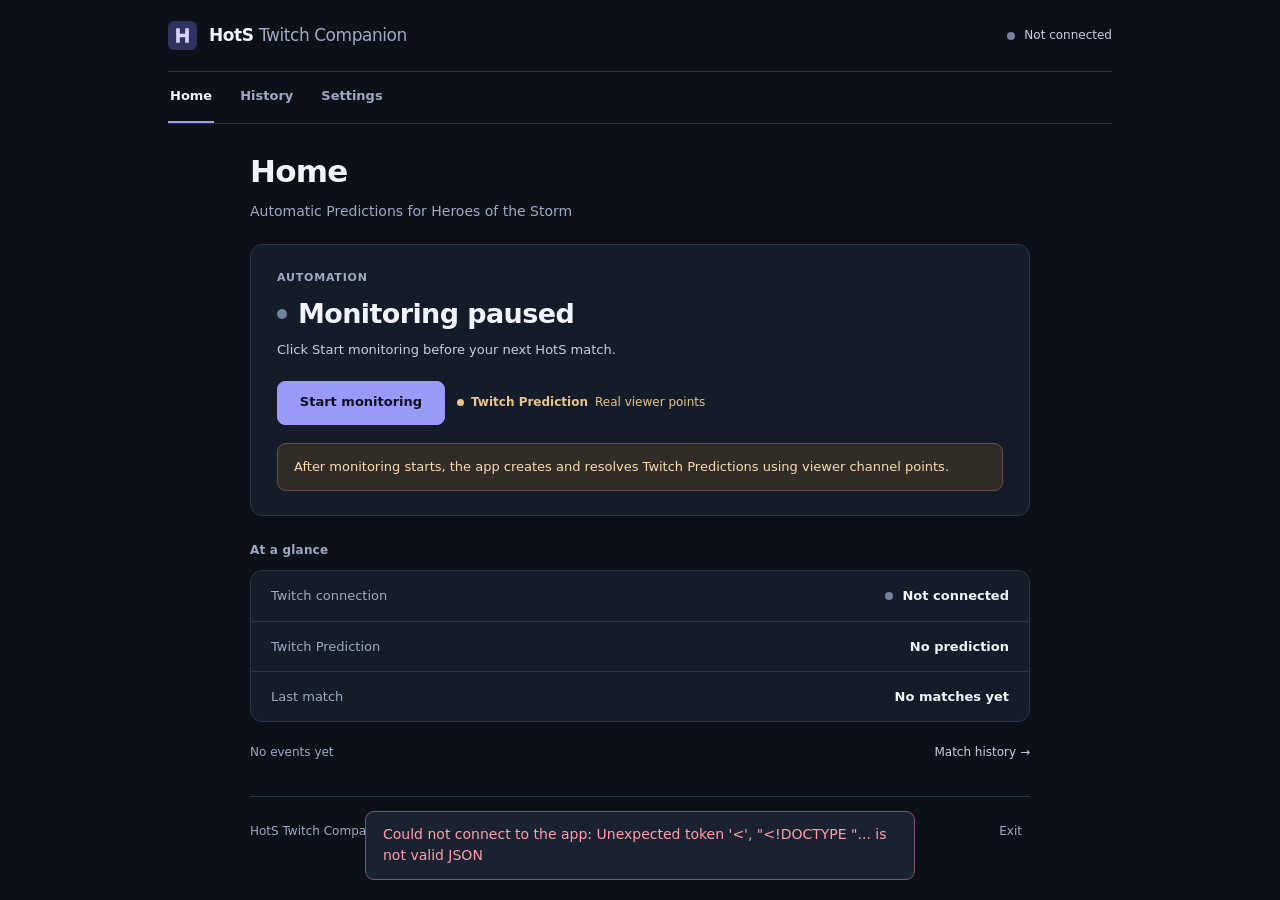
==== commit c5ee1cae: "fix(ui): clarify monitoring, authorization and prediction copy" ====
--- a/internal/dashboard/web/index.html
+++ b/internal/dashboard/web/index.html
@@ -40,7 +40,7 @@
     </nav>
     <main class="main">
       <section class="view active" id="view-dashboard" role="tabpanel" aria-labelledby="tab-dashboard">
-        <div class="view-heading"><h1 data-i18n="minimal.home">Главная</h1><p data-i18n="minimal.home.sub">Автоматические Predictions для Heroes of the Storm</p></div>
+        <div class="view-heading"><h1 data-i18n="minimal.home">Главная</h1><p data-i18n="minimal.home.sub">Автоматические прогнозы Twitch для Heroes of the Storm</p></div>
         <section class="overview-command" aria-labelledby="overview-state-title">
           <div class="overview-command-eyebrow" data-i18n="minimal.automation">Автоматизация</div>
           <div class="overview-heading"><span class="overview-beacon" id="overview-beacon" aria-hidden="true"></span><h2 id="overview-state-title" aria-live="polite">…</h2></div>
@@ -50,17 +50,17 @@
             <span class="mode-indicator" id="overview-safety"><span class="mode-dot" aria-hidden="true"></span><strong id="automation-mode">…</strong><span id="automation-mode-detail">…</span></span>
           </div>
           <p class="overview-alert" id="overview-alert" hidden role="alert"></p>
-          <button type="button" class="btn btn-outline" id="reconcile-creation" data-action="reconcile-creation" data-i18n="minimal.creationReconcile" hidden>Проверил Twitch — возобновить ставки</button>
+          <button type="button" class="btn btn-outline" id="reconcile-creation" data-action="reconcile-creation" data-i18n="minimal.creationReconcile" hidden>Проверить Twitch и снять блокировку</button>
         </section>
         <h2 class="section-heading" data-i18n="minimal.summary">Краткое состояние</h2>
         <div class="overview-summary">
           <div class="summary-row"><span data-i18n="settings.twitch">Twitch</span><div class="summary-value"><span class="dot" id="overview-twitch-dot" aria-hidden="true"></span><strong id="overview-twitch">…</strong></div></div>
-          <div class="summary-row"><span>Prediction</span><strong id="overview-prediction">…</strong></div>
+          <div class="summary-row"><span data-i18n="prediction.label">Прогноз Twitch</span><strong id="overview-prediction">…</strong></div>
           <div class="summary-row"><span data-i18n="minimal.lastmatch">Последний матч</span><div class="summary-value"><strong id="overview-last-map">…</strong><span class="outcome-pill unknown" id="overview-last-outcome">…</span></div></div>
         </div>
         <section class="prediction-manual" id="prediction-manual" hidden aria-labelledby="prediction-manual-title">
           <div class="prediction-manual-head">
-            <h2 id="prediction-manual-title" data-i18n="manual.title">Ручное завершение Prediction</h2>
+            <h2 id="prediction-manual-title" data-i18n="manual.title">Ручное завершение прогноза</h2>
             <p id="prediction-manual-description" data-i18n="manual.description">Если результат не определился автоматически, выбери исход или отмени прогноз.</p>
           </div>
           <div class="prediction-scan-feedback" role="status">
@@ -72,15 +72,15 @@
             <button type="button" class="btn btn-outline" data-action="manual-loss" data-i18n="manual.loss">Поражение</button>
             <button type="button" class="btn btn-outline manual-cancel" data-action="manual-cancel" data-i18n="manual.cancel">Отменить и вернуть баллы</button>
           </div>
-          <button type="button" class="text-action" id="prediction-sync" data-action="manual-sync" data-i18n="manual.sync" hidden>Сверить состояние с Twitch</button>
+          <button type="button" class="text-action" id="prediction-sync" data-action="manual-sync" data-i18n="manual.sync" hidden>Проверить итог в Twitch</button>
         </section>
         <div class="overview-detail"><span id="overview-latest-event">…</span><button type="button" class="text-action" data-goto="replays" data-i18n="minimal.openHistory">История матчей →</button></div>
       </section>
-      <section class="view" id="view-replays" role="tabpanel" aria-labelledby="tab-replays"><div class="view-heading"><div><div class="eyebrow" data-i18n="replays.eyebrow">ИСТОРИЯ МАТЧЕЙ</div><h1 data-i18n="minimal.history">История</h1><p data-i18n="minimal.history.sub">Последние матчи. Нажми на результат, чтобы увидеть игроков.</p></div><div class="head-actions"><button class="btn btn-outline" data-action="refresh-replays"><svg><use href="#i-refresh"/></svg> <span data-i18n="replays.refresh">Обновить</span></button><button class="btn btn-primary short" data-action="replay"><svg><use href="#i-play"/></svg> <span data-i18n="replays.check">Проверить последний реплей</span></button></div></div><div class="content-panel">
+      <section class="view" id="view-replays" role="tabpanel" aria-labelledby="tab-replays"><div class="view-heading"><div><div class="eyebrow" data-i18n="replays.eyebrow">ИСТОРИЯ МАТЧЕЙ</div><h1 data-i18n="minimal.history">История</h1><p data-i18n="minimal.history.sub">Последние матчи. Нажми на результат, чтобы увидеть игроков.</p></div><div class="head-actions"><button class="btn btn-outline" data-action="refresh-replays"><svg><use href="#i-refresh"/></svg> <span data-i18n="replays.refresh">Обновить</span></button><button class="btn btn-primary short" data-action="replay"><svg><use href="#i-play"/></svg> <span data-i18n="replays.check">Посмотреть итог последнего матча</span></button></div></div><div class="content-panel">
           <h2 data-i18n="replays.h2">Сохранённые матчи</h2>
           <div class="diagnostics-toolbar">
-            <input id="history-search" type="search" autocomplete="off" data-i18n-placeholder="history.search" placeholder="Поиск карты или файла" aria-label="Search matches" />
-            <select id="history-filter" aria-label="Filter match results">
+            <input id="history-search" type="search" autocomplete="off" data-i18n-placeholder="history.search" placeholder="Поиск карты или файла" aria-label="Поиск матчей" data-i18n-aria-label="aria.historySearch" />
+            <select id="history-filter" aria-label="Фильтр результатов матчей" data-i18n-aria-label="aria.historyFilter">
               <option value="all" data-i18n="history.all">Все результаты</option>
               <option value="win" data-i18n="badge.win">Победы</option>
               <option value="loss" data-i18n="badge.loss">Поражения</option>
@@ -94,8 +94,8 @@
           <summary data-i18n="minimal.diagnostics">Диагностика и журнал событий</summary>
           <div class="secondary-details-body">
             <div class="diagnostics-toolbar">
-              <input id="log-search" type="search" autocomplete="off" data-i18n-placeholder="logs.search" placeholder="Поиск по событиям" aria-label="Search diagnostic events" />
-              <select id="log-filter" aria-label="Filter diagnostic level">
+              <input id="log-search" type="search" autocomplete="off" data-i18n-placeholder="logs.search" placeholder="Поиск по событиям" aria-label="Поиск событий" data-i18n-aria-label="aria.logSearch" />
+              <select id="log-filter" aria-label="Фильтр уровня событий" data-i18n-aria-label="aria.logFilter">
                 <option value="all" data-i18n="logs.filter.all">Все события</option>
                 <option value="error" data-i18n="logs.filter.error">Ошибки</option>
                 <option value="warning" data-i18n="logs.filter.warning">Предупреждения</option>
@@ -111,7 +111,7 @@
       <section class="view" id="view-settings" role="tabpanel" aria-labelledby="tab-settings">
         <div class="view-heading">
           <h1 data-i18n="settings.title">Настройки</h1>
-          <p data-i18n="minimal.settings.sub">Всё необходимое для автоматизации. Остальное — в расширенных настройках.</p>
+          <p data-i18n="minimal.settings.sub">Подключи Twitch, выбери игрока и время приёма ставок. Сохрани изменения, чтобы применить их.</p>
         </div>
         <div class="settings-language">
           <label for="lang" data-i18n="settings.lang">Язык интерфейса</label>
@@ -123,13 +123,13 @@
               <h2 id="settings-twitch-title">Twitch</h2>
               <span class="settings-status" id="twitch-info" role="status">…</span>
             </div>
-            <p class="settings-card-description" data-i18n="minimal.settings.twitch">Подключи канал, на котором будут создаваться Predictions.</p>
+            <p class="settings-card-description" data-i18n="minimal.settings.twitch">Подключи свой канал один раз — подключение сохранится между запусками приложения.</p>
             <button type="button" class="btn btn-outline" data-action="auth"><span id="settings-connect-label" data-i18n="twitch.connect">Подключить Twitch</span></button>
             <div class="auth-progress" id="auth-progress" hidden>
               <strong><span data-i18n="auth.label">Код для авторизации:</span> <span id="auth-code">—</span></strong>
               <span id="auth-info">…</span>
               <button type="button" class="btn btn-outline" data-action="copy-code" data-i18n="onboarding.copy">Копировать код</button>
-              <button type="button" class="btn btn-outline" data-action="activate"><span data-i18n="auth.activate">Открыть Twitch Activate ↗</span></button>
+              <button type="button" class="btn btn-outline" data-action="activate"><span data-i18n="auth.activate">Открыть Twitch и подтвердить ↗</span></button>
             </div>
           </section>
 
@@ -147,11 +147,12 @@
           </section>
 
           <section class="settings-card" aria-labelledby="settings-pred-title">
-            <h2 id="settings-pred-title">Prediction</h2>
-            <label for="predictionWindow" data-i18n="settings.window">Длительность Prediction</label>
+            <h2 id="settings-pred-title" data-i18n="prediction.label">Прогноз Twitch</h2>
+            <label for="predictionWindow" data-i18n="settings.window">Время приёма ставок</label>
             <select id="predictionWindow"><option value="1">1</option><option value="2">2</option><option value="3">3</option><option value="5">5</option><option value="10">10</option><option value="15">15</option><option value="20">20</option><option value="30">30</option></select>
-            <div class="prediction-preview" aria-label="Prediction preview" role="group">
-              <div class="prediction-preview-head"><span data-i18n="onboarding.preview.title">Предпросмотр для зрителей</span><small data-i18n="onboarding.preview.sample">Только пример — ничего не создаётся на Twitch</small></div>
+            <p class="field-hint" data-i18n="settings.window.hint">Сколько времени зрители могут делать ставки, а не длительность матча. Сохранённые изменения применятся к следующему прогнозу.</p>
+            <div class="prediction-preview" aria-label="Предпросмотр прогноза" data-i18n-aria-label="aria.predictionPreview" role="group">
+              <div class="prediction-preview-head"><span data-i18n="onboarding.preview.title">Предпросмотр для зрителей</span><small data-i18n="onboarding.preview.sample">Только пример — прогноз на Twitch не создаётся</small></div>
               <strong id="preview-title">…</strong>
               <div class="prediction-options"><span id="preview-win">…</span><span id="preview-loss">…</span></div>
               <small id="preview-duration">…</small>
@@ -171,9 +172,9 @@
             </section>
             <section class="settings-advanced-group">
               <h3 data-i18n="minimal.settings.playerAdvanced">Распознавание игрока и реплеев</h3>
-              <label for="toonHandle" data-i18n="settings.toon">Toon Handle (необязательно)</label>
+              <label for="toonHandle" data-i18n="settings.toon">ID игрока (Toon Handle)</label>
               <input id="toonHandle" type="text" maxlength="240" data-i18n-placeholder="settings.toon.ph"/>
-              <small class="field-hint" data-i18n="settings.toon.hint">Уникальный ID из реплея, нужен только при неуникальном нике.</small>
+              <small class="field-hint" data-i18n="settings.toon.hint">Выбери себя из реплея — ID заполнится сам. Для автоматического завершения его нужно сохранить до начала матча; одного ника недостаточно.</small>
               <label for="replayRoot" data-i18n="settings.root">Папка с реплеями (можно оставить пустой)</label>
               <input id="replayRoot" type="text" maxlength="1000" data-i18n-placeholder="settings.root.ph"/>
               <small class="field-hint" data-i18n="settings.root.hint">Пусто — автоматический поиск стандартной папки.</small>
@@ -181,22 +182,22 @@
               <div id="root-check-result" class="root-check" hidden></div>
             </section>
             <section class="settings-advanced-group">
-              <h3 data-i18n="minimal.settings.copyAdvanced">Текст Prediction</h3>
-              <label for="predTitle" data-i18n="settings.predTitle">Заголовок Prediction</label>
+              <h3 data-i18n="minimal.settings.copyAdvanced">Текст прогноза</h3>
+              <label for="predTitle" data-i18n="settings.predTitle">Вопрос для зрителей</label>
               <input id="predTitle" type="text" maxlength="45" data-i18n-placeholder="prediction.title"/>
-              <label for="predWin" data-i18n="settings.predWin">Вариант победы</label>
+              <label for="predWin" data-i18n="settings.predWin">Исход «Победа»</label>
               <input id="predWin" type="text" maxlength="25" data-i18n-placeholder="prediction.win"/>
-              <label for="predLoss" data-i18n="settings.predLoss">Вариант поражения</label>
+              <label for="predLoss" data-i18n="settings.predLoss">Исход «Поражение»</label>
               <input id="predLoss" type="text" maxlength="25" data-i18n-placeholder="prediction.loss"/>
               <small class="field-hint" data-i18n="settings.predHint">Пустые поля — варианты по умолчанию для выбранного языка.</small>
             </section>
           </div>
         </details>
         <details class="secondary-details settings-advanced">
-          <summary data-i18n="reset.title">Пользовательские данные</summary>
+          <summary data-i18n="reset.title">Сброс Companion</summary>
           <div class="secondary-details-body">
-            <p class="field-hint" data-i18n="reset.description">Удалить настройки, подключение Twitch, локальное состояние и кэш приложения. Реплеи HotS останутся. Приложение закроется; при следующем запуске откроется мастер настройки.</p>
-            <button type="button" class="btn btn-outline" data-action="reset-profile" data-i18n="reset.button">Очистить пользовательские данные</button>
+            <p class="field-hint" data-i18n="reset.description">При следующем запуске сбросятся настройки и подключение Twitch в Companion, удалятся локальное состояние матчей и кэш. Реплеи HotS останутся. Приложение закроется; открой его снова для настройки.</p>
+            <button type="button" class="btn btn-outline" data-action="reset-profile" data-i18n="reset.button">Сбросить настройки и подключение</button>
           </div>
         </details>
         <div class="settings-savebar">
@@ -219,7 +220,7 @@
           <p class="wizard-progress" id="wiz-progress" role="status">…</p>
         </div>
         <div class="wizard-head-tools">
-          <div class="wizard-locale" role="group" aria-label="Language">
+          <div class="wizard-locale" role="group" aria-label="Язык" data-i18n-aria-label="aria.language">
             <button type="button" data-wiz-lang="en" lang="en">EN</button>
             <button type="button" data-wiz-lang="ru" lang="ru">RU</button>
           </div>
@@ -228,8 +229,8 @@
       </header>
       <div class="wizard-body">
         <section data-step="0">
-          <h3 data-i18n="onboarding.simple.player">Кем ты играешь?</h3>
-          <p class="secondary" data-i18n="onboarding.simple.playerHelp">Выбери себя из последнего матча или введи ник вручную.</p>
+          <h3 data-i18n="onboarding.simple.player">Твой аккаунт HotS</h3>
+          <p class="secondary" data-i18n="onboarding.simple.playerHelp">Выбери себя из недавнего реплея, чтобы приложение распознавало результаты твоих матчей. С одним ником доступно только ручное завершение прогнозов.</p>
           <div class="player-discovery wizard-discovery">
             <div id="wizard-player-picker" class="player-picker" aria-live="polite"></div>
           </div>
@@ -237,14 +238,14 @@
           <input id="wz-player" type="text" maxlength="160" autocomplete="off" data-i18n-placeholder="settings.player.ph" />
           <details class="wizard-disclosure">
             <summary data-i18n="onboarding.simple.playerVerify">Проверить по последнему реплею</summary>
-            <p class="field-hint" data-i18n="onboarding.simple.playerVerifyHint">Это необязательно. Если реплеев пока нет, можно продолжить.</p>
+            <p class="field-hint" data-i18n="onboarding.simple.playerVerifyHint">Если реплеев пока нет, можно продолжить с ником. Для автоматического завершения сыграй матч, затем выбери себя из реплея в настройках до начала следующего матча.</p>
             <button type="button" class="btn btn-outline" data-wiz="test" data-i18n="wiz.p.btn">Проверить последний реплей</button>
             <div class="wiz-result" id="wz-test-result" hidden></div>
           </details>
         </section>
         <section data-step="1">
           <h3 data-i18n="onboarding.simple.twitch">Подключение Twitch</h3>
-          <p class="secondary" data-i18n="onboarding.simple.twitchHelp">Подключи Twitch-канал, на котором будут создаваться Predictions.</p>
+          <p class="secondary" data-i18n="onboarding.simple.twitchHelp">Подключи свой канал Twitch. Получи код, открой страницу Twitch и подтверди доступ. Подключение сохранится между запусками.</p>
           <p id="wz-twitch-status" class="twitch-onboarding-state" role="status">…</p>
           <button type="button" class="btn btn-outline" data-wiz="auth" data-i18n="twitch.connect">Подключить Twitch</button>
           <details class="wizard-disclosure" id="wz-twitch-details">
@@ -259,28 +260,28 @@
             <span id="wz-auth-info" data-i18n="wiz.t.pending">Ожидаем подтверждения Twitch…</span>
             <div class="form-buttons">
               <button type="button" class="btn btn-outline" data-wiz="copy-code" data-i18n="onboarding.copy">Копировать код</button>
-              <button type="button" class="btn btn-outline" data-wiz="activate" data-i18n="auth.activate">Открыть Twitch Activate ↗</button>
+              <button type="button" class="btn btn-outline" data-wiz="activate" data-i18n="auth.activate">Открыть Twitch и подтвердить ↗</button>
             </div>
           </div>
         </section>
         <section data-step="2">
           <h3 data-i18n="onboarding.simple.ready">Готово к запуску</h3>
-          <p class="secondary" data-i18n="onboarding.simple.readyHelp">Запуск включает настоящие Twitch Predictions с баллами зрителей.</p>
+          <p class="secondary" data-i18n="onboarding.simple.readyHelp">Мониторинг создаёт прогнозы для новых матчей HotS и завершает их по проверенным результатам. Если матч не удалось проверить, выбери результат вручную на главной.</p>
           <div class="wizard-ready">
             <div><span data-i18n="wiz.f.player">Игрок</span><strong id="wz-ch-player">…</strong></div>
             <div><span>Twitch</span><strong id="wz-ch-twitch">…</strong></div>
-            <div><span>Twitch Predictions</span><strong id="wz-ch-monitor" data-i18n="minimal.realDetail">Баллы зрителей</strong></div>
+            <div><span data-i18n="prediction.label">Прогноз Twitch</span><strong id="wz-ch-monitor" data-i18n="minimal.realDetail">Баллы зрителей</strong></div>
           </div>
           <details class="wizard-disclosure">
-            <summary data-i18n="onboarding.simple.preview">Посмотреть пример Prediction</summary>
-            <div class="prediction-preview wizard-preview" role="group" aria-label="Prediction preview">
-              <div class="prediction-preview-head"><span data-i18n="onboarding.preview.title">Предпросмотр для зрителей</span><small data-i18n="onboarding.preview.sample">Только пример — ничего не создаётся на Twitch</small></div>
+            <summary data-i18n="onboarding.simple.preview">Посмотреть пример прогноза (необязательно)</summary>
+            <div class="prediction-preview wizard-preview" role="group" aria-label="Предпросмотр прогноза" data-i18n-aria-label="aria.predictionPreview">
+              <div class="prediction-preview-head"><span data-i18n="onboarding.preview.title">Предпросмотр для зрителей</span><small data-i18n="onboarding.preview.sample">Только пример — прогноз на Twitch не создаётся</small></div>
               <strong id="wz-preview-title">…</strong>
               <div class="prediction-options"><span id="wz-preview-win">…</span><span id="wz-preview-loss">…</span></div>
               <small id="wz-preview-duration">…</small>
             </div>
           </details>
-          <p id="wz-safe-note" class="wizard-safe-note" data-i18n="onboarding.simple.safe">Используются настоящие баллы зрителей. Запуск требует твоего подтверждения.</p>
+          <p id="wz-safe-note" class="wizard-safe-note" data-i18n="onboarding.simple.safe">Используются баллы зрителей. Мониторинг начнётся только после подтверждения запуска.</p>
         </section>
       </div>
       <footer class="wizard-foot">
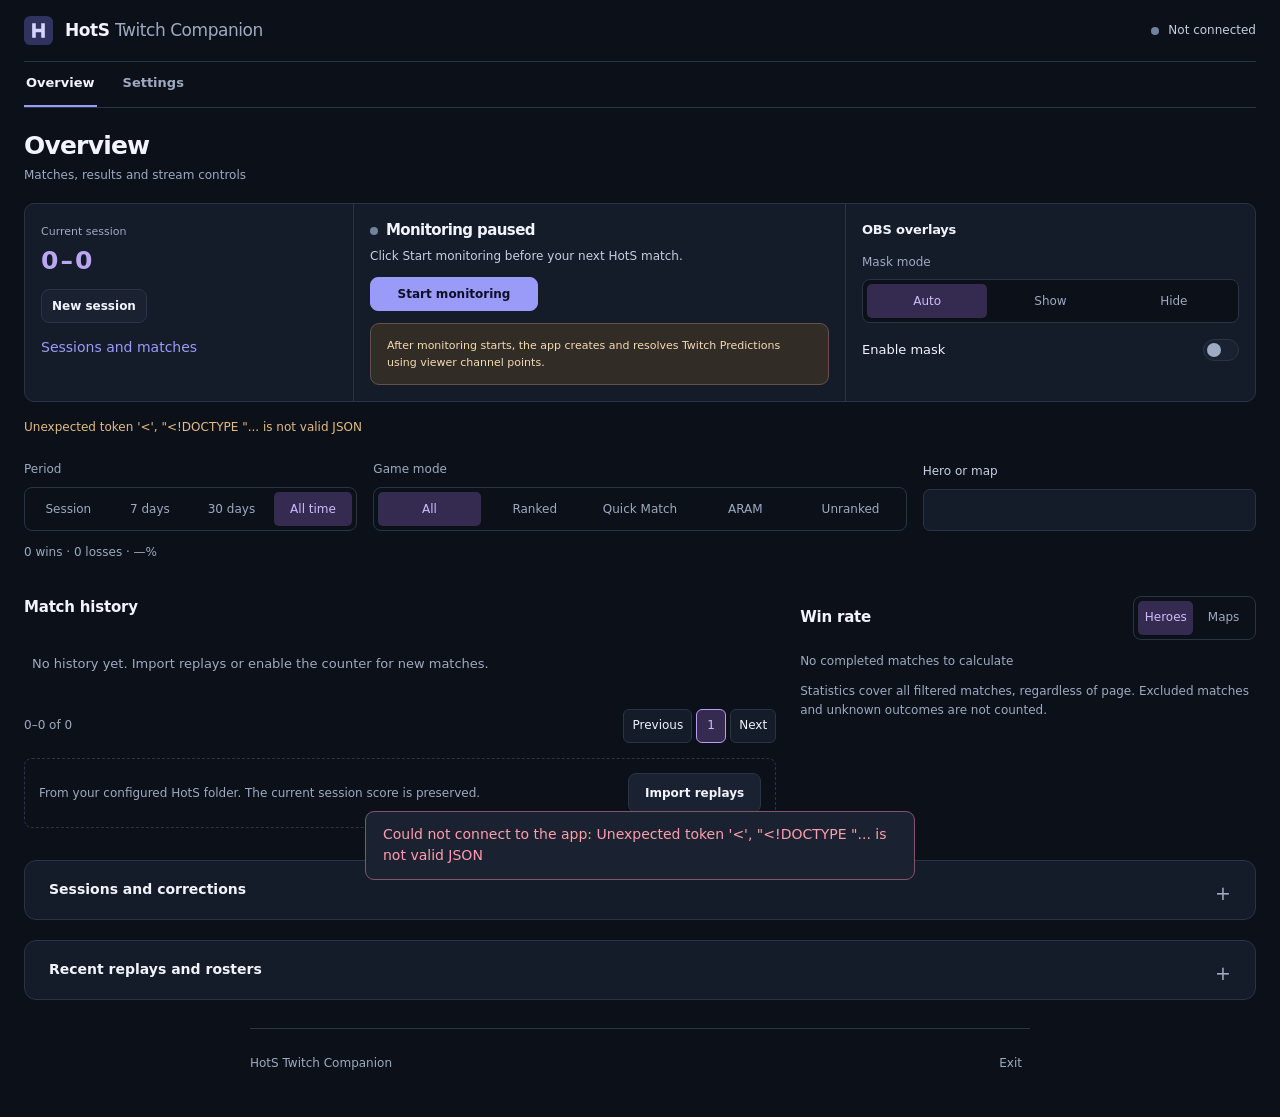
==== commit bd06e199: "feat: release v0.10.0 sessions, OBS overlays and wide overview" ====
--- a/internal/dashboard/web/index.html
+++ b/internal/dashboard/web/index.html
@@ -13,12 +13,16 @@
   <link rel="stylesheet" href="./assets/diagnostics.css" />
   <link rel="stylesheet" href="./assets/settings.css" />
   <link rel="stylesheet" href="./assets/compact.css" />
+  <link rel="stylesheet" href="./assets/obs-settings.css" />
+  <link rel="stylesheet" href="./assets/wide.css" />
   <script defer src="./assets/core.js"></script>
   <script defer src="./assets/i18n.js"></script>
   <script defer src="./assets/replays.js"></script>
   <script defer src="./assets/diagnostics.js"></script>
   <script defer src="./assets/onboarding.js"></script>
   <script defer src="./assets/desktop.js"></script>
+  <script defer src="./assets/obs-settings.js"></script>
+  <script defer src="./assets/wide.js"></script>
   <script defer src="./assets/app.js"></script>
 </head>
 <body>
@@ -41,6 +45,10 @@
     <main class="main">
       <section class="view active" id="view-dashboard" role="tabpanel" aria-labelledby="tab-dashboard">
         <div class="view-heading"><h1 data-i18n="minimal.home">Главная</h1><p data-i18n="minimal.home.sub">Автоматические прогнозы Twitch для Heroes of the Storm</p></div>
+        <section class="content-panel update-notice" id="update-notice" hidden role="status">
+          <strong id="update-notice-title"></strong>
+          <button type="button" class="btn btn-outline" data-action="update-settings" data-i18n="updates.open">Открыть обновления</button>
+        </section>
         <section class="overview-command" aria-labelledby="overview-state-title">
           <div class="overview-command-eyebrow" data-i18n="minimal.automation">Автоматизация</div>
           <div class="overview-heading"><span class="overview-beacon" id="overview-beacon" aria-hidden="true"></span><h2 id="overview-state-title" aria-live="polite">…</h2></div>
@@ -160,6 +168,23 @@
           </section>
         </div>
 
+        <section class="content-panel update-settings" aria-labelledby="updates-title">
+          <h2 id="updates-title" data-i18n="updates.title">Обновления приложения</h2>
+          <label class="updates-preference"><input type="checkbox" id="updates-enabled" checked/><span data-i18n="updates.enable">Проверять обновления</span></label>
+          <p class="field-hint" data-i18n="updates.preferenceHint">Переключатель сохраняется сразу. Если выключить, запросов о новых версиях не будет.</p>
+          <p id="updates-status" role="status" aria-live="polite"></p>
+          <p class="field-hint" id="updates-checked"></p>
+          <p class="field-hint" id="updates-retry"></p>
+          <progress id="updates-progress" max="100" value="0" hidden data-i18n-aria-label="updates.progress" aria-label="Скачивание обновления"></progress>
+          <div class="form-buttons">
+            <button type="button" class="btn btn-outline" id="updates-check" data-action="updates-check" data-i18n="updates.check">Проверить сейчас</button>
+            <button type="button" class="btn btn-primary" id="updates-download" data-action="updates-download" data-i18n="updates.download" hidden>Скачать обновление</button>
+            <button type="button" class="btn btn-primary" id="updates-install" data-action="updates-install" data-i18n="updates.install" hidden>Обновить и перезапустить</button>
+            <button type="button" class="text-action" id="updates-release" data-action="update" data-i18n="updates.release" hidden>Страница релиза ↗</button>
+          </div>
+          <p class="field-hint" id="updates-idle-hint" data-i18n="updates.idleHint">Для установки останови мониторинг и заверши текущий прогноз. Настройки и подключение Twitch сохранятся.</p>
+          <details id="updates-error-details" hidden><summary data-i18n="updates.errorDetails">Подробности ошибки</summary><pre id="updates-error"></pre></details>
+        </section>
         <details class="secondary-details settings-advanced" id="settings-advanced">
           <summary data-i18n="minimal.settings.advanced">Расширенные настройки</summary>
           <div class="secondary-details-body">
--- a/internal/dashboard/web/assets/settings.css
+++ b/internal/dashboard/web/assets/settings.css
@@ -88,3 +88,11 @@
 @media(max-width:360px){
  .settings-savebar .form-buttons{grid-template-columns:minmax(0,1fr)}
 }
+.update-notice{display:flex;align-items:center;justify-content:space-between;gap:12px;margin-bottom:16px;flex-wrap:wrap}
+.update-notice[hidden]{display:none}
+.update-settings{margin:16px 0}
+.update-settings .form-buttons{flex-wrap:wrap}
+.updates-preference{display:flex;align-items:center;gap:10px;min-height:44px}
+.updates-preference input[type=checkbox]{width:20px;height:20px;flex-shrink:0}
+.update-settings progress{width:100%;margin:8px 0}
+#updates-error{white-space:pre-wrap;overflow-wrap:anywhere;font-size:12px}
--- a/internal/dashboard/web/assets/obs-settings.css
+++ b/internal/dashboard/web/assets/obs-settings.css
@@ -0,0 +1,3 @@
+.settings-nav{display:flex;gap:6px;flex-wrap:wrap;margin:0 0 18px}.settings-nav button{border:1px solid var(--border);border-radius:8px;background:var(--surface);color:var(--muted);padding:9px 14px;cursor:pointer}.settings-nav button[aria-pressed=true]{background:#42305e;color:#f3eaff;border-color:#8c71bc}.settings-nav select{display:none}.settings-page[hidden],[hidden]{display:none!important}.obs-card{padding:22px;border:1px solid var(--border);background:var(--surface);border-radius:12px;margin-bottom:14px}.obs-card h2{font-size:16px;margin:0 0 14px}.obs-card p{color:var(--muted);font-size:12px;line-height:1.6}.obs-fields{display:grid;grid-template-columns:repeat(2,minmax(0,1fr));gap:14px}.obs-fields label{display:flex;flex-direction:column;gap:7px;color:var(--muted-strong);font-size:12px}.obs-card select,.obs-card input:not([type=checkbox]):not([type=color]){min-width:0;max-width:100%;padding:9px;border:1px solid var(--border);border-radius:7px;color:var(--ink);background:var(--bg)}.obs-card input[type=color]{width:100%;height:38px;border:1px solid var(--border);background:var(--bg);border-radius:6px}.obs-switch{display:flex;align-items:center;gap:9px;margin-bottom:14px;font-size:13px}.obs-toolbar{display:flex;align-items:center;gap:10px;flex-wrap:wrap}.obs-toolbar .text-action{font-size:12px}.session-strip{padding:16px 19px;margin-top:15px;border:1px solid var(--border);border-radius:10px;display:flex;align-items:center;gap:12px;flex-wrap:wrap;background:var(--surface)}.session-strip strong{font-size:25px;letter-spacing:2px;color:#bca5f4}.session-strip small{color:var(--muted);font-size:11px}.session-strip .obs-toolbar{margin-left:auto}.session-strip select{background:var(--bg);color:var(--ink);padding:6px;border:1px solid var(--border);border-radius:6px;max-width:200px}.obs-preview{min-height:100px;padding:20px;display:flex;align-items:center;margin:15px 0;background-color:#202330;background-image:linear-gradient(45deg,#ffffff06 25%,transparent 25%),linear-gradient(-45deg,#ffffff06 25%,transparent 25%),linear-gradient(45deg,transparent 75%,#ffffff06 75%),linear-gradient(-45deg,transparent 75%,#ffffff06 75%);background-size:20px 20px;background-position:0 0,0 10px,10px -10px,-10px 0;border-radius:8px;overflow:auto}.obs-score{display:flex;gap:12px;align-items:center;padding:8px 16px;width:max-content;transform-origin:left center;font-size:11px;flex-shrink:0}.obs-score.nexus.backdrop{background:linear-gradient(125deg,#19132d,#131b32);border:1px solid #9c81d377;border-left:3px solid #a58cff;border-radius:4px}.obs-score.minimal.backdrop{background:#111524d9;border-radius:4px}.obs-score b{font-size:30px}.obs-score.minimal b{font-size:25px}.obs-preview-mask{height:160px;max-width:260px;background:radial-gradient(ellipse at 55% 35%,#493276,#151323 75%);border:1px solid #8065af80;display:flex;align-items:center;justify-content:center;letter-spacing:6px;color:#e3d7ff;margin:15px 0;background-size:cover;background-position:center}.session-archive{margin:18px 0}.session-archive summary{cursor:pointer;padding:12px 0;font-size:13px}.session-match{border-top:1px solid var(--border);padding:12px 0}.session-match p{font-size:12px;color:var(--muted);margin:5px 0}.session-match .obs-toolbar select{max-width:230px;background:var(--bg);color:var(--ink);border:1px solid var(--border);border-radius:6px;padding:6px}.session-notice{color:#e3bc83;font-size:12px;line-height:1.5;overflow-wrap:anywhere}.session-error{color:#ffb0b0;font-size:12px;overflow-wrap:anywhere}.obs-url{display:block;overflow-wrap:anywhere;font-size:11px;color:var(--muted);margin:9px 0}.obs-busy{opacity:.65;pointer-events:none}
+@media(max-width:560px){.settings-nav button{display:none}.settings-nav select{display:block;width:100%;padding:10px;background:var(--surface);color:var(--ink);border:1px solid var(--border);border-radius:8px}.obs-fields{grid-template-columns:1fr}.obs-card{padding:17px}.session-strip .obs-toolbar{margin-left:0;width:100%}}
+.obs-card+.obs-card{margin-top:14px}#obs-apply.has-draft::after{content:' •'}
--- a/internal/dashboard/web/assets/wide.css
+++ b/internal/dashboard/web/assets/wide.css
@@ -0,0 +1,16 @@
+/* Wide application layout. All operational inputs keep their existing IDs/API. */
+.wide-ui .shell{max-width:1440px;padding:0 24px 20px}.wide-ui .main{max-width:none;margin-top:22px}.wide-ui .topbar{height:62px}.wide-ui.desktop .topbar{height:46px}.wide-ui.desktop .topbar .status-chip{display:flex}.wide-ui.desktop .window-controls{margin-left:12px}.wide-ui .tabbar{height:46px}.wide-ui .view-heading{margin-bottom:18px}.wide-ui .view-heading h1{font-size:25px}.wide-ui.desktop #view-dashboard>.view-heading{display:block}.wide-ui .view-heading p{font-size:12px;margin-top:5px}.wide-ui .wide-livebar{display:grid;grid-template-columns:.8fr 1.2fr 1fr;border:1px solid var(--border);border-radius:10px;background:var(--surface);margin-bottom:16px}.wide-ui .wide-livebar>section{border:0;border-radius:0;background:transparent;margin:0;padding:16px;min-width:0}.wide-ui .wide-livebar>section+section{border-left:1px solid var(--border)}.wide-ui .wide-sessionbox{display:flex;align-items:flex-start;flex-direction:column;gap:8px}.wide-ui .wide-sessionbox .btn{font-size:12px;padding:6px 10px;min-height:34px}.wide-ui .wide-maskbox h2{font-size:13px;margin:0 0 12px}.wide-ui .wide-maskbox>label{display:block}.wide-ui .overview-command-eyebrow,.wide-ui .mode-indicator{display:none}.wide-ui .overview-heading{margin:0 0 6px;gap:8px}.wide-ui .overview-heading h2,.wide-ui.desktop .overview-heading h2{font-size:15px;line-height:1.4}.wide-ui .overview-description{font-size:12px;margin:5px 0 10px}.wide-ui .overview-command-actions,.wide-ui.desktop .overview-command-actions{display:flex;flex-direction:row;align-items:center;gap:8px}.wide-ui .overview-toggle,.wide-ui.desktop .overview-toggle{width:auto;font-size:12px;padding:7px 10px;min-height:34px}.wide-ui .overview-alert{font-size:11px;margin-top:12px}.wide-ui .overview-beacon{width:8px;height:8px}.wide-ui .wide-maskbox #session-phase{font-size:11px;color:var(--muted)}.wide-ui .wide-maskbox .wide-switch{margin-top:12px}.wide-ui .wide-filters{display:grid;grid-template-columns:1fr 1.6fr 1fr;gap:12px 16px;margin:24px 0 16px;align-items:end}.wide-ui .wide-total{grid-column:1/-1;color:var(--muted);font-size:12px}.wide-ui .wide-field{display:flex;position:relative;flex-direction:column;gap:8px;min-width:0;color:var(--muted-strong);font-size:12px}.wide-ui .wide-field input,.wide-ui .wide-input{background:var(--bg);border:1px solid var(--border);border-radius:7px;padding:10px 12px;color:var(--ink);width:100%;min-width:0;min-height:42px}.wide-ui .wide-search input{background:var(--surface)}.wide-ui .wide-choice{border:0;padding:0;margin:0;min-width:0}.wide-ui .wide-choice legend{font-size:12px;color:var(--muted);padding:0;margin-bottom:8px}.wide-ui .wide-choices{display:flex;gap:3px;flex-wrap:wrap;border:1px solid var(--border);border-radius:8px;padding:4px;background:var(--bg)}.wide-ui .wide-choices label{flex:1;min-width:0;position:relative;cursor:pointer}.wide-ui .wide-choices input{position:absolute;width:1px;height:1px;opacity:0}.wide-ui .wide-choices span{display:flex;align-items:center;justify-content:center;min-height:34px;padding:6px 9px;border-radius:5px;font-size:12px;color:var(--muted);white-space:nowrap}.wide-ui .wide-choices input:checked+span{background:#352b50;color:#cfbbff}.wide-ui .wide-choices input:focus-visible+span{outline:2px solid var(--accent);outline-offset:1px}.wide-ui .wide-choices input:disabled+span{opacity:.5;cursor:default}.wide-ui .wide-switch,.wide-ui .obs-switch.wide-switch{display:flex;align-items:center;gap:12px;justify-content:space-between;min-height:44px;font-size:13px;margin:5px 0;cursor:pointer}.wide-ui .wide-switch input{appearance:none;position:relative;width:36px;height:22px;flex-shrink:0;border:1px solid var(--border);border-radius:20px;background:var(--surface-raised);margin:0;cursor:pointer;order:2}.wide-ui .wide-switch input::before{content:'';position:absolute;width:14px;height:14px;left:3px;top:3px;border-radius:50%;background:var(--muted)}.wide-ui .wide-switch input:checked{background:#bba2fb;border-color:#bba2fb}.wide-ui .wide-switch input:checked::before{left:17px;background:var(--bg)}.wide-ui .wide-workspace{display:grid;grid-template-columns:minmax(0,1.65fr) minmax(270px,1fr);gap:24px;margin-top:18px}.wide-ui .wide-matches,.wide-ui .wide-stats{min-width:0}.wide-ui .wide-matches>h2,.wide-ui .wide-stats h2{font-size:15px;margin:0 0 16px}.wide-ui .wide-statshead{display:flex;justify-content:space-between;align-items:center;gap:10px;margin-bottom:12px}.wide-ui .wide-statshead h2{margin:0}.wide-ui .wide-statshead legend{position:absolute;clip-path:inset(50%);width:1px;height:1px;overflow:hidden}.wide-ui .wide-match{border-bottom:1px solid var(--border)}.wide-ui .wide-match>summary{display:flex;align-items:center;gap:12px;padding:12px 0;list-style:none;cursor:pointer;border-left:3px solid var(--muted);padding-left:10px}.wide-ui .wide-match[data-result=win]>summary{border-left-color:var(--good)}.wide-ui .wide-match[data-result=loss]>summary{border-left-color:var(--red)}.wide-ui .wide-match>summary::-webkit-details-marker{display:none}.wide-ui .wide-avatar{display:grid;place-items:center;flex-shrink:0;width:33px;height:36px;border-radius:7px;color:#c9afff;background:var(--surface-raised);font-weight:600;font-size:12px}.wide-ui .wide-matchinfo{min-width:0;flex:1}.wide-ui .wide-matchinfo strong{font-weight:600;font-size:13px}.wide-ui .wide-matchinfo small,.wide-ui .wide-matchend small{display:block;color:var(--muted);font-size:11px;overflow-wrap:anywhere}.wide-ui .wide-matchend{text-align:right;font-size:12px}.wide-ui .wide-matchend .outcome-pill{padding:0;background:none;border:0;font-size:12px}.wide-ui .wide-matchbody{padding:12px 10px 18px;background:var(--surface)}.wide-ui .wide-statrow{display:grid;grid-template-columns:minmax(0,1fr) auto;gap:4px 10px;text-align:left;width:100%;border:0;border-bottom:1px solid var(--border);padding:13px 0;background:transparent;color:var(--ink)}.wide-ui .wide-statrow strong{font-weight:500;font-variant-numeric:tabular-nums}.wide-ui .wide-statrow small{color:var(--muted);font-size:11px}.wide-ui .wide-statrow small:last-of-type{text-align:right}.wide-ui .wide-statname{font-size:13px;overflow-wrap:anywhere}.wide-ui .wide-statbar{grid-column:1/-1;height:4px;background:var(--surface-raised);border-radius:4px;margin-top:5px;overflow:hidden}.wide-ui .wide-statbar>span{display:block;height:100%;background:#b99cf6;border-radius:4px}.wide-ui .wide-pagination{display:flex;align-items:center;justify-content:space-between;gap:10px;flex-wrap:wrap;margin:15px 0}.wide-ui .wide-pages{display:flex;align-items:center;gap:4px;flex-wrap:wrap}.wide-ui .wide-page{border:1px solid var(--border);border-radius:6px;background:var(--surface);color:var(--ink);padding:5px 8px;font-size:12px;min-width:30px;min-height:34px}.wide-ui .wide-page[aria-current]{background:#352b50;border-color:#b99cf6;color:#d0bcff}.wide-ui .wide-import{border:1px dashed var(--border);border-radius:8px;padding:14px;display:flex;justify-content:space-between;align-items:center;gap:12px;flex-wrap:wrap;color:var(--muted);font-size:12px}.wide-ui .wide-import .btn{font-size:12px;min-height:36px}.wide-ui .wide-chips{display:flex;gap:7px;flex-wrap:wrap}.wide-ui .wide-chip{border:0;border-radius:5px;background:#352b50;color:#d0bcff;padding:5px 9px;font-size:12px}.wide-ui .wide-archive,.wide-ui .wide-recent{margin-top:20px}.wide-ui .wide-archive #session-journal{border:0;padding:14px 0}.wide-ui .wide-settings{display:flex;flex-direction:column;gap:22px}.wide-ui .wide-settinggroup{display:grid;grid-template-columns:repeat(2,minmax(0,1fr));border:1px solid var(--border);border-radius:10px;overflow:clip;background:var(--surface);min-width:0;scroll-margin-top:60px}.wide-ui .wide-settinggroup>header{grid-column:1/-1;padding:17px 20px;border-bottom:1px solid var(--border);background:var(--bg)}.wide-ui .wide-settinggroup>header h2{font-size:15px;margin:0 0 4px}.wide-ui .wide-settinggroup>header p{font-size:12px;color:var(--muted);margin:0}.wide-ui .wide-settingscol{border:0!important;border-radius:0;background:transparent;margin:0;padding:20px!important;min-width:0;display:flex;flex-direction:column;gap:12px}.wide-ui .wide-settingscol+.wide-settingscol{border-left:1px solid var(--border)!important}.wide-ui .wide-settingscol h2{font-size:13px;color:var(--muted);margin:0 0 6px}.wide-ui .wide-settingscol .settings-card{border:0;padding:0;background:transparent}.wide-ui .wide-settingscol>.settings-card{margin-top:auto;padding-top:15px;border-top:1px solid var(--border)}.wide-ui .wide-settingscol .settings-advanced{margin-top:auto;border:0;padding-top:12px;border-top:1px solid var(--border);border-radius:0}.wide-ui .wide-settingscol>.settings-inline-details{margin-top:auto}.wide-ui .wide-settingscol .settings-advanced .secondary-details-body{padding:0}.wide-ui .wide-settingscol .settings-advanced-group{padding-bottom:0}.wide-ui .wide-settingscol .settings-card-description{display:none}.wide-ui .wide-settingscol .settings-card-heading{margin-top:12px}.wide-ui .wide-settingsmain{min-height:95px;display:flex;flex-direction:column;gap:8px}.wide-ui .wide-settingsmain>label{color:var(--muted);font-size:12px}.wide-ui .wide-predictioncopy{grid-column:1/-1;padding:20px;border-top:1px solid var(--border)}.wide-ui .wide-predictioncopy>h2{font-size:14px;margin:0 0 18px}.wide-ui .wide-copylayout{display:grid;grid-template-columns:1.2fr 1fr;gap:24px;align-items:start}.wide-ui .wide-outcomes{display:grid;grid-template-columns:repeat(2,minmax(0,1fr));gap:16px;margin-top:16px}.wide-ui .wide-counter{position:absolute;right:0;top:0;font-size:11px;color:var(--muted)}.wide-ui .wide-predictioncopy .prediction-preview{margin:0;padding:18px;min-width:0}.wide-ui .wide-predictioncopy .prediction-options{min-width:0}.wide-ui .prediction-options span{overflow-wrap:anywhere;min-width:0}.wide-ui .wide-predictioncopy .prediction-preview-head small{display:none}.wide-ui .wide-settings .settings-language{display:block;margin:0}.wide-ui .wide-settings .settings-language>label{display:none}.wide-ui .wide-settings .update-settings{border:0;padding:0!important;margin:0}.wide-ui .wide-settings .obs-fields{display:flex;flex-direction:column;gap:16px}.wide-ui .wide-settings .obs-card{gap:12px}.wide-ui .wide-settings .obs-card+.obs-card{margin-top:0}.wide-ui .wide-settinggroup>#obs-error,.wide-ui .wide-settinggroup>[data-i18n="obs.obsHelp"]{grid-column:1/-1;margin:0;padding:0 20px 16px}.wide-ui .wide-more{margin-top:auto;border-top:1px solid var(--border);padding-top:14px;font-size:12px}.wide-ui .wide-more summary{cursor:pointer}.wide-ui .wide-more[open] summary{margin-bottom:16px}.wide-ui .wide-more label{display:flex;flex-direction:column;gap:8px;margin:14px 0;color:var(--muted);font-size:12px}.wide-ui .wide-more label.wide-switch{flex-direction:row}.wide-ui #obs-scale{accent-color:#bba2fb}.wide-ui .obs-preview{min-height:100px;margin:0}.wide-ui .obs-preview-mask{height:100px;margin:0;max-width:none}.wide-ui .settings-savebar{margin-top:22px;padding:14px 18px}.wide-ui .wide-recent .content-panel{border:0;padding:12px}.wide-ui .session-archive>.session-match{display:none}.wide-ui .session-archive[open]>.session-match{display:block}.wide-ui .session-archive{max-width:100%}
+@media(min-width:900px){.wide-ui .wide-settingscol .obs-preview{min-height:110px}.wide-ui .wide-settingscol .obs-preview-mask{height:110px}}
+@media(max-width:900px){.wide-ui .wide-filters{grid-template-columns:1fr 1fr}.wide-ui .wide-search{grid-column:1/-1}.wide-ui .wide-livebar{grid-template-columns:1fr 1fr}.wide-ui .wide-maskbox{grid-column:1/-1;border-left:0!important;border-top:1px solid var(--border)!important}.wide-ui .wide-workspace{grid-template-columns:minmax(0,1.3fr) minmax(240px,1fr)}}
+@media(max-width:720px){.wide-ui .wide-workspace,.wide-ui .wide-settinggroup,.wide-ui .wide-copylayout{grid-template-columns:1fr}.wide-ui .wide-settingscol+.wide-settingscol{border-left:0!important;border-top:1px solid var(--border)!important}.wide-ui .wide-settingscol{padding:18px!important}.wide-ui .wide-filters{grid-template-columns:1fr}.wide-ui .shell{padding-inline:16px}.wide-ui .wide-livebar{grid-template-columns:1fr}.wide-ui .wide-livebar>section+section{border-left:0;border-top:1px solid var(--border)}.wide-ui .wide-maskbox{grid-column:auto}.wide-ui.desktop .brand-sub{display:inline}.wide-ui .wide-statshead{flex-wrap:wrap}.wide-ui .wide-search{min-width:0}.wide-ui .wide-match>summary{gap:8px}.wide-ui .wide-matchend{max-width:38%}.wide-ui .wide-outcomes{grid-template-columns:1fr}.wide-ui .wide-predictioncopy{padding:18px}.wide-ui .wide-save{position:static}.wide-ui .topbar .status-chip{display:none!important}}
+@media(pointer:coarse){.wide-ui .wide-choices span{min-height:44px}.wide-ui .wide-switch{min-height:48px}}
+
+.wide-ui .wide-settinggroup>.obs-card{display:grid;grid-template-rows:subgrid;grid-row:span 5;gap:0}
+.wide-ui .wide-obs-main,.wide-ui .wide-obs-extra,.wide-ui .wide-obs-actions{min-width:0;padding-bottom:16px}
+.wide-ui .wide-obs-main .wide-choice{margin-top:12px}
+.wide-ui .wide-obs-extra .obs-preview{margin:0}
+.wide-ui .wide-obs-actions .btn{min-height:40px}
+.wide-ui .wide-settinggroup>.obs-card>.wide-more{margin-top:0}
+.wide-ui .wide-more>.wide-proxy{margin:16px 0}
+.wide-ui .settings-savebar{position:static}
+@media(max-width:720px){.wide-ui .wide-settinggroup>.obs-card{display:flex;grid-row:auto}.wide-ui .wide-obs-main,.wide-ui .wide-obs-extra,.wide-ui .wide-obs-actions{padding-bottom:0}}
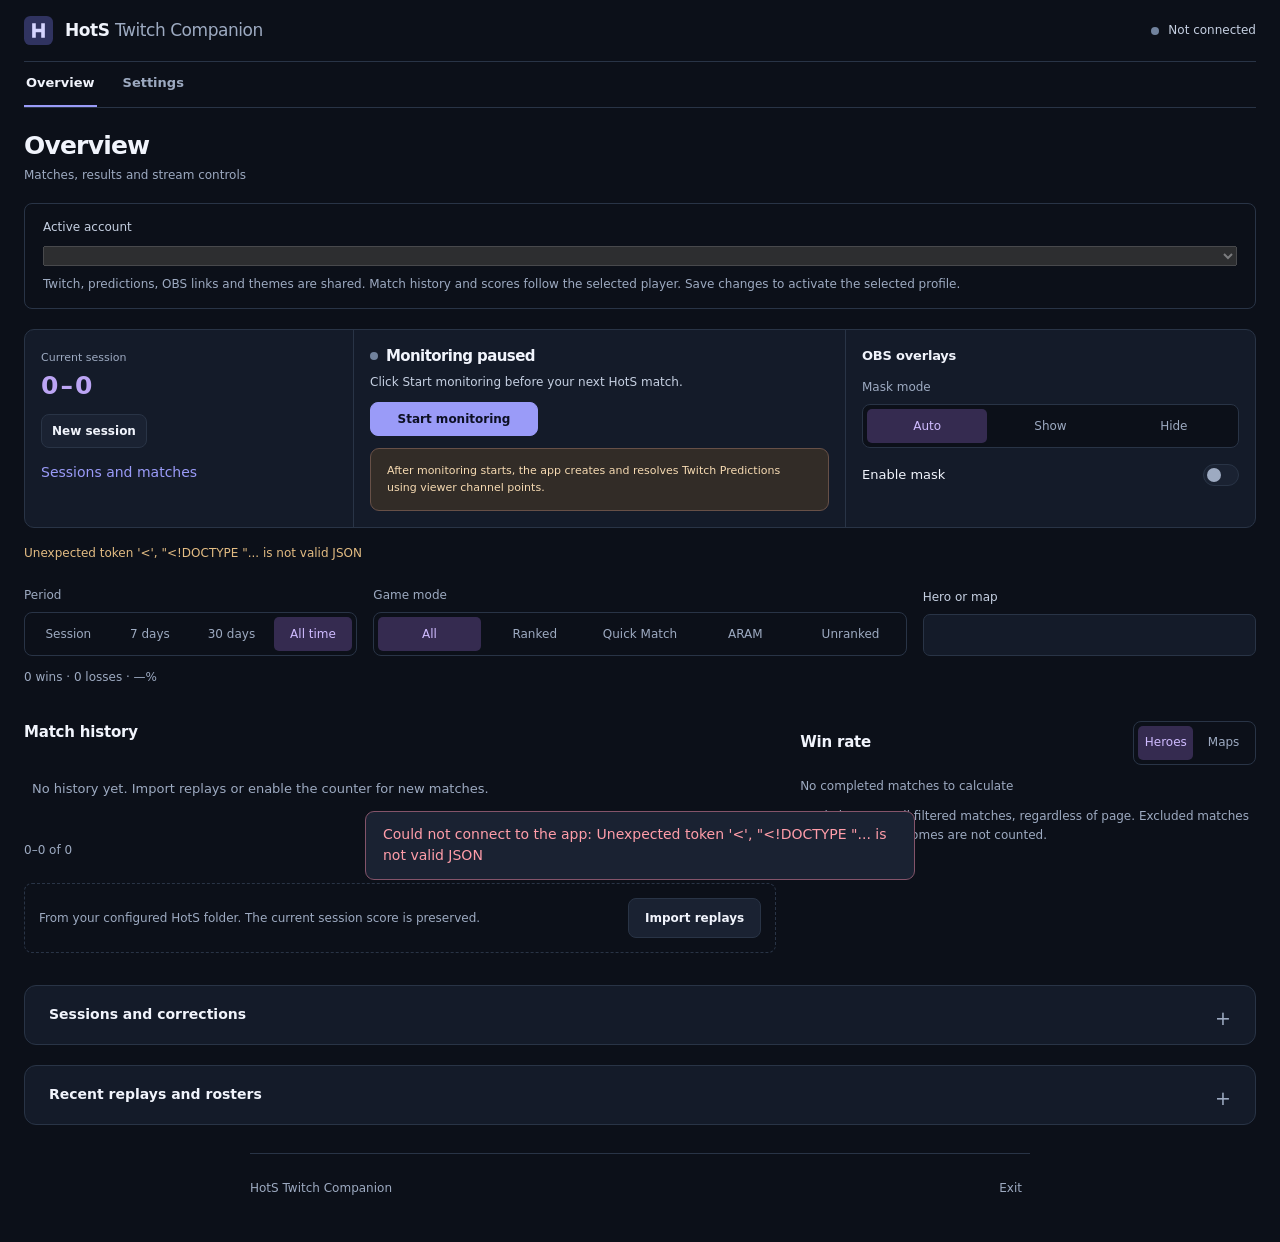
==== commit ad6298d3: "feat: release v0.11.0 with HotS game profiles" ====
--- a/internal/dashboard/web/index.html
+++ b/internal/dashboard/web/index.html
@@ -23,6 +23,7 @@
   <script defer src="./assets/desktop.js"></script>
   <script defer src="./assets/obs-settings.js"></script>
   <script defer src="./assets/wide.js"></script>
+  <script defer src="./assets/game-profiles.js"></script>
   <script defer src="./assets/app.js"></script>
 </head>
 <body>
--- a/internal/dashboard/web/assets/style.css
+++ b/internal/dashboard/web/assets/style.css
@@ -103,6 +103,7 @@
 .player-row{display:flex;align-items:center;gap:10px;padding:9px 11px;border-radius:7px;background:var(--surface-raised)}
 .player-row.you{background:#202942}
 .player-name{min-width:0;flex:1;overflow-wrap:anywhere}
+.player-hero{color:var(--muted);font-size:12px}
 .player-name em{margin-left:7px;font-style:normal;font-size:10px;color:var(--accent)}
 .player-row small{color:var(--muted);overflow:hidden;text-overflow:ellipsis;max-width:28%}
 .outcome-pill{display:inline-flex;align-items:center;justify-content:center;border-radius:6px;
--- a/internal/dashboard/web/assets/obs-settings.css
+++ b/internal/dashboard/web/assets/obs-settings.css
@@ -1,3 +1,9 @@
-.settings-nav{display:flex;gap:6px;flex-wrap:wrap;margin:0 0 18px}.settings-nav button{border:1px solid var(--border);border-radius:8px;background:var(--surface);color:var(--muted);padding:9px 14px;cursor:pointer}.settings-nav button[aria-pressed=true]{background:#42305e;color:#f3eaff;border-color:#8c71bc}.settings-nav select{display:none}.settings-page[hidden],[hidden]{display:none!important}.obs-card{padding:22px;border:1px solid var(--border);background:var(--surface);border-radius:12px;margin-bottom:14px}.obs-card h2{font-size:16px;margin:0 0 14px}.obs-card p{color:var(--muted);font-size:12px;line-height:1.6}.obs-fields{display:grid;grid-template-columns:repeat(2,minmax(0,1fr));gap:14px}.obs-fields label{display:flex;flex-direction:column;gap:7px;color:var(--muted-strong);font-size:12px}.obs-card select,.obs-card input:not([type=checkbox]):not([type=color]){min-width:0;max-width:100%;padding:9px;border:1px solid var(--border);border-radius:7px;color:var(--ink);background:var(--bg)}.obs-card input[type=color]{width:100%;height:38px;border:1px solid var(--border);background:var(--bg);border-radius:6px}.obs-switch{display:flex;align-items:center;gap:9px;margin-bottom:14px;font-size:13px}.obs-toolbar{display:flex;align-items:center;gap:10px;flex-wrap:wrap}.obs-toolbar .text-action{font-size:12px}.session-strip{padding:16px 19px;margin-top:15px;border:1px solid var(--border);border-radius:10px;display:flex;align-items:center;gap:12px;flex-wrap:wrap;background:var(--surface)}.session-strip strong{font-size:25px;letter-spacing:2px;color:#bca5f4}.session-strip small{color:var(--muted);font-size:11px}.session-strip .obs-toolbar{margin-left:auto}.session-strip select{background:var(--bg);color:var(--ink);padding:6px;border:1px solid var(--border);border-radius:6px;max-width:200px}.obs-preview{min-height:100px;padding:20px;display:flex;align-items:center;margin:15px 0;background-color:#202330;background-image:linear-gradient(45deg,#ffffff06 25%,transparent 25%),linear-gradient(-45deg,#ffffff06 25%,transparent 25%),linear-gradient(45deg,transparent 75%,#ffffff06 75%),linear-gradient(-45deg,transparent 75%,#ffffff06 75%);background-size:20px 20px;background-position:0 0,0 10px,10px -10px,-10px 0;border-radius:8px;overflow:auto}.obs-score{display:flex;gap:12px;align-items:center;padding:8px 16px;width:max-content;transform-origin:left center;font-size:11px;flex-shrink:0}.obs-score.nexus.backdrop{background:linear-gradient(125deg,#19132d,#131b32);border:1px solid #9c81d377;border-left:3px solid #a58cff;border-radius:4px}.obs-score.minimal.backdrop{background:#111524d9;border-radius:4px}.obs-score b{font-size:30px}.obs-score.minimal b{font-size:25px}.obs-preview-mask{height:160px;max-width:260px;background:radial-gradient(ellipse at 55% 35%,#493276,#151323 75%);border:1px solid #8065af80;display:flex;align-items:center;justify-content:center;letter-spacing:6px;color:#e3d7ff;margin:15px 0;background-size:cover;background-position:center}.session-archive{margin:18px 0}.session-archive summary{cursor:pointer;padding:12px 0;font-size:13px}.session-match{border-top:1px solid var(--border);padding:12px 0}.session-match p{font-size:12px;color:var(--muted);margin:5px 0}.session-match .obs-toolbar select{max-width:230px;background:var(--bg);color:var(--ink);border:1px solid var(--border);border-radius:6px;padding:6px}.session-notice{color:#e3bc83;font-size:12px;line-height:1.5;overflow-wrap:anywhere}.session-error{color:#ffb0b0;font-size:12px;overflow-wrap:anywhere}.obs-url{display:block;overflow-wrap:anywhere;font-size:11px;color:var(--muted);margin:9px 0}.obs-busy{opacity:.65;pointer-events:none}
+.settings-nav{display:flex;gap:6px;flex-wrap:wrap;margin:0 0 18px}.settings-nav button{border:1px solid var(--border);border-radius:8px;background:var(--surface);color:var(--muted);padding:9px 14px;cursor:pointer}.settings-nav button[aria-pressed=true]{background:#42305e;color:#f3eaff;border-color:#8c71bc}.settings-nav select{display:none}.settings-page[hidden],[hidden]{display:none!important}.obs-card{padding:22px;border:1px solid var(--border);background:var(--surface);border-radius:12px;margin-bottom:14px}.obs-card h2{font-size:16px;margin:0 0 14px}.obs-card p{color:var(--muted);font-size:12px;line-height:1.6}.obs-fields{display:grid;grid-template-columns:repeat(2,minmax(0,1fr));gap:14px}.obs-fields label{display:flex;flex-direction:column;gap:7px;color:var(--muted-strong);font-size:12px}.obs-card select,.obs-card input:not([type=checkbox]):not([type=color]){min-width:0;max-width:100%;padding:9px;border:1px solid var(--border);border-radius:7px;color:var(--ink);background:var(--bg)}.obs-card input[type=color]{width:100%;height:38px;border:1px solid var(--border);background:var(--bg);border-radius:6px}.obs-switch{display:flex;align-items:center;gap:9px;margin-bottom:14px;font-size:13px}.obs-toolbar{display:flex;align-items:center;gap:10px;flex-wrap:wrap}.obs-toolbar .text-action{font-size:12px}.session-strip{padding:16px 19px;margin-top:15px;border:1px solid var(--border);border-radius:10px;display:flex;align-items:center;gap:12px;flex-wrap:wrap;background:var(--surface)}.session-strip strong{font-size:25px;letter-spacing:2px;color:#bca5f4}.session-strip small{color:var(--muted);font-size:11px}.session-strip .obs-toolbar{margin-left:auto}.session-strip select{background:var(--bg);color:var(--ink);padding:6px;border:1px solid var(--border);border-radius:6px;max-width:200px}.obs-preview{min-height:100px;padding:20px;display:flex;align-items:center;margin:15px 0;background-color:#202330;background-image:linear-gradient(45deg,#ffffff06 25%,transparent 25%),linear-gradient(-45deg,#ffffff06 25%,transparent 25%),linear-gradient(45deg,transparent 75%,#ffffff06 75%),linear-gradient(-45deg,transparent 75%,#ffffff06 75%);background-size:20px 20px;background-position:0 0,0 10px,10px -10px,-10px 0;border-radius:8px;overflow:auto}.obs-score{display:flex;gap:12px;align-items:center;padding:8px 16px;width:max-content;transform-origin:left center;font-size:11px;flex-shrink:0}.obs-score.nexus.backdrop{background:linear-gradient(125deg,#19132d,#131b32);border:1px solid #9c81d377;border-left:3px solid #a58cff;border-radius:4px}.obs-score.minimal.backdrop{background:#111524d9;border-radius:4px}.obs-score b{font-size:30px}.obs-score.minimal b{font-size:25px}.obs-preview-mask{height:160px;max-width:260px;background:radial-gradient(ellipse at 55% 35%,#493276,#151323 75%);border:1px solid #8065af80;display:flex;align-items:center;justify-content:center;letter-spacing:6px;color:#e3d7ff;margin:15px 0;background-size:contain;background-position:center;background-repeat:no-repeat}.session-archive{margin:18px 0}.session-archive summary{cursor:pointer;padding:12px 0;font-size:13px}.session-match{border-top:1px solid var(--border);padding:12px 0}.session-match p{font-size:12px;color:var(--muted);margin:5px 0}.session-match .obs-toolbar select{max-width:230px;background:var(--bg);color:var(--ink);border:1px solid var(--border);border-radius:6px;padding:6px}.session-notice{color:#e3bc83;font-size:12px;line-height:1.5;overflow-wrap:anywhere}.session-error{color:#ffb0b0;font-size:12px;overflow-wrap:anywhere}.obs-url{display:block;overflow-wrap:anywhere;font-size:11px;color:var(--muted);margin:9px 0}.obs-busy{opacity:.65;pointer-events:none}
 @media(max-width:560px){.settings-nav button{display:none}.settings-nav select{display:block;width:100%;padding:10px;background:var(--surface);color:var(--ink);border:1px solid var(--border);border-radius:8px}.obs-fields{grid-template-columns:1fr}.obs-card{padding:17px}.session-strip .obs-toolbar{margin-left:0;width:100%}}
 .obs-card+.obs-card{margin-top:14px}#obs-apply.has-draft::after{content:' •'}
+
+.obs-css-label{display:block;margin:16px 0 8px;font-size:12px;color:var(--muted-strong)}#obs-custom-css{display:block;width:100%;min-height:150px;resize:vertical;padding:12px;border:1px solid var(--border);border-radius:7px;background:var(--bg);color:var(--ink);font:12px/1.6 Consolas,monospace}.obs-css-preview{display:block;width:100%;height:160px;margin:15px 0;border:1px solid var(--border);border-radius:8px;background:#202330}
+
+#obs-theme-controls{display:grid;gap:8px;min-width:0;width:100%;margin:12px 0}#obs-theme-controls input,#obs-theme-controls select{width:100%;min-width:0;max-width:100%}#obs-theme-controls .obs-toolbar{flex-wrap:wrap}#obs-theme-controls p{margin:0}#obs-theme-controls label{font-size:12px;color:var(--muted-strong)}
+
+.game-profiles{display:grid;gap:9px;min-width:0;margin:14px 0 20px}.game-profiles input,.game-profiles select{min-width:0;width:100%;max-width:100%}.game-profiles label{font-size:12px;color:var(--muted-strong)}.game-profiles .obs-toolbar{flex-wrap:wrap}.game-profiles p{margin:0}.game-profile-home{padding:14px 18px;border:1px solid var(--border);border-radius:8px;background:var(--panel)}
--- a/internal/dashboard/web/assets/wide.css
+++ b/internal/dashboard/web/assets/wide.css
@@ -14,3 +14,71 @@
 .wide-ui .wide-more>.wide-proxy{margin:16px 0}
 .wide-ui .settings-savebar{position:static}
 @media(max-width:720px){.wide-ui .wide-settinggroup>.obs-card{display:flex;grid-row:auto}.wide-ui .wide-obs-main,.wide-ui .wide-obs-extra,.wide-ui .wide-obs-actions{padding-bottom:0}}
+
+/* Shared form rhythm for every settings panel. */
+.wide-ui .wide-settings{--form-gap:16px;--control-height:42px;--panel-padding:20px}
+.wide-ui .wide-settingscol{gap:var(--form-gap)}
+.wide-ui .wide-settings :is(input:not([type=checkbox]):not([type=radio]):not([type=range]):not([type=color]),select,.btn){min-height:var(--control-height);border-radius:7px;font-size:13px}
+.wide-ui .wide-settings :is(input[type=text],input[type=number],input[type=url],select){padding:10px 12px}
+.wide-ui .wide-settings .btn{padding:10px 14px;line-height:20px;white-space:normal}
+.wide-ui .wide-settings :is(.wide-field,.wide-settingsmain){gap:8px}
+.wide-ui .wide-settings :is(.wide-switch,.obs-switch.wide-switch){display:flex;align-items:center;justify-content:space-between; margin:0;min-height:var(--control-height);gap:12px;line-height:1.5}
+.wide-ui .wide-settings .wide-switch>span{min-width:0}
+.wide-ui .wide-settings .field-hint{margin:0;line-height:1.6}
+.wide-ui .wide-settings .wide-choice{margin:0}
+.wide-ui .wide-settings .wide-choices span{min-height:34px;line-height:20px}
+.wide-ui .wide-settings .wide-settingsmain{min-height:0}
+.wide-ui .wide-settings .wide-obs-main,.wide-ui .wide-settings .wide-obs-extra,.wide-ui .wide-settings .wide-obs-actions{display:flex;flex-direction:column;gap:var(--form-gap);padding-bottom:var(--form-gap)}
+.wide-ui .wide-settings .wide-obs-main .wide-choice{margin:0}
+.wide-ui .wide-settings .wide-obs-actions input{width:100%;min-width:0}
+.wide-ui .wide-settings .wide-more{padding-top:var(--form-gap)}
+.wide-ui .wide-settings .wide-more[open]>summary{margin-bottom:var(--form-gap)}
+.wide-ui .wide-settings .wide-more>label,.wide-ui .wide-settings .wide-more>.wide-proxy{margin:0 0 var(--form-gap)}
+.wide-ui .wide-settings .wide-more>label:last-child{margin-bottom:0}
+.wide-ui .wide-settings .wide-predictioncopy .field-hint{margin-top:var(--form-gap)}
+.wide-ui .wide-settings .settings-card-heading{margin-top:0}
+@media(max-width:720px){.wide-ui .wide-settings{--panel-padding:18px}.wide-ui .wide-settings .wide-obs-main,.wide-ui .wide-settings .wide-obs-extra,.wide-ui .wide-settings .wide-obs-actions{padding-bottom:0}}
+
+.wide-ui .wide-settinggroup>.wide-obs-help{grid-column:1/-1;margin:0;padding:0 var(--panel-padding) var(--form-gap)}
+
+/* Disclosure bodies retain the same inset as their headings. */
+.wide-ui .wide-archive #session-journal{padding:20px;margin:0;display:flex;flex-direction:column;gap:16px}
+.wide-ui #session-journal>.obs-toolbar{justify-content:space-between;gap:12px}
+.wide-ui #session-journal h2,.wide-ui #session-journal>p{margin:0}
+.wide-ui #session-archive{display:flex;flex-wrap:wrap;gap:12px}
+.wide-ui #session-archive>.btn{min-height:42px;padding:10px 14px}
+.wide-ui .wide-settingscol>.wide-twitch-panel{margin:0;padding:16px;border:1px solid var(--border);border-radius:8px;background:var(--bg);display:flex;flex-direction:column;align-items:stretch;gap:16px}
+.wide-ui .wide-twitch-panel .settings-card-heading{margin:0;gap:12px;align-items:center}
+.wide-ui .wide-twitch-panel .settings-card-heading h2{margin:0}
+.wide-ui .wide-twitch-panel>.btn{align-self:flex-start}
+.wide-ui .wide-twitch-panel>.settings-advanced{margin:0;width:100%}
+.wide-ui .wide-settingscol .settings-advanced>.secondary-details-body{padding:16px 0 0;display:flex;flex-direction:column;gap:16px}
+.wide-ui .wide-settings .settings-advanced>summary{padding:12px 0}
+.wide-ui .wide-settings .settings-advanced-group{padding:0;min-width:0}
+.wide-ui .wide-settings .settings-advanced-group+.settings-advanced-group{padding-top:16px}
+.wide-ui .wide-settings .settings-advanced-group h3{margin:0 0 12px}
+.wide-ui .wide-settings .secondary-details-body>.btn{align-self:flex-start}
+.wide-ui .wide-settings .wide-more>p{margin:12px 0;line-height:1.6}
+.wide-ui .wide-settings .auth-progress{margin:0;padding:16px;gap:12px}
+.wide-ui .wide-matchbody .session-match{display:flex;flex-direction:column;gap:12px;padding:16px 0}
+.wide-ui .wide-matchbody .session-match p{margin:0}
+.wide-ui .wide-matchbody .obs-toolbar{gap:12px}
+.wide-ui .wide-matchbody .obs-toolbar :is(select,.text-action){min-height:40px;padding:8px 12px}
+@media(max-width:720px){.wide-ui .wide-archive #session-journal{padding:18px}.wide-ui .wide-settingscol>.wide-twitch-panel{padding:14px}}
+
+.wide-ui .wide-settingscol .settings-advanced{background:transparent}
+
+/* Segmented controls keep their compact geometry inside disclosures, too. */
+.wide-ui .wide-settings .wide-more .wide-choices label{display:block;margin:0;gap:0}
+.wide-ui .wide-settings .wide-more .wide-choices span{min-height:34px}
+.wide-ui .wide-settings .wide-obs-extra .obs-preview,.wide-ui .wide-settings .wide-obs-extra .obs-preview-mask{margin-top:auto}
+.wide-ui .wide-settings #obs-scale{padding:0;border:0;background:transparent;min-height:24px;width:100%}
+
+/* Fit the entire uploaded mask into the preview, preserving its aspect ratio. */
+.wide-ui .wide-settingscol .obs-preview-mask{height:200px;max-height:220px;min-height:0;background-size:contain;background-position:center;background-repeat:no-repeat;background-color:var(--bg);flex-shrink:0}
+
+/* Both overlay previews share one frame size and alignment. */
+.wide-ui .wide-settingscol .wide-obs-extra :is(.obs-preview,.obs-preview-mask){height:200px;min-height:200px;max-height:200px;width:100%;box-sizing:border-box;margin-top:auto;border:1px solid var(--border);border-radius:8px;display:flex;align-items:center;justify-content:center;flex-shrink:0}
+.wide-ui .wide-settingscol .wide-obs-extra .obs-preview{padding:20px}
+
+.wide-ui .wide-prediction-window{max-width:240px;margin-bottom:16px}
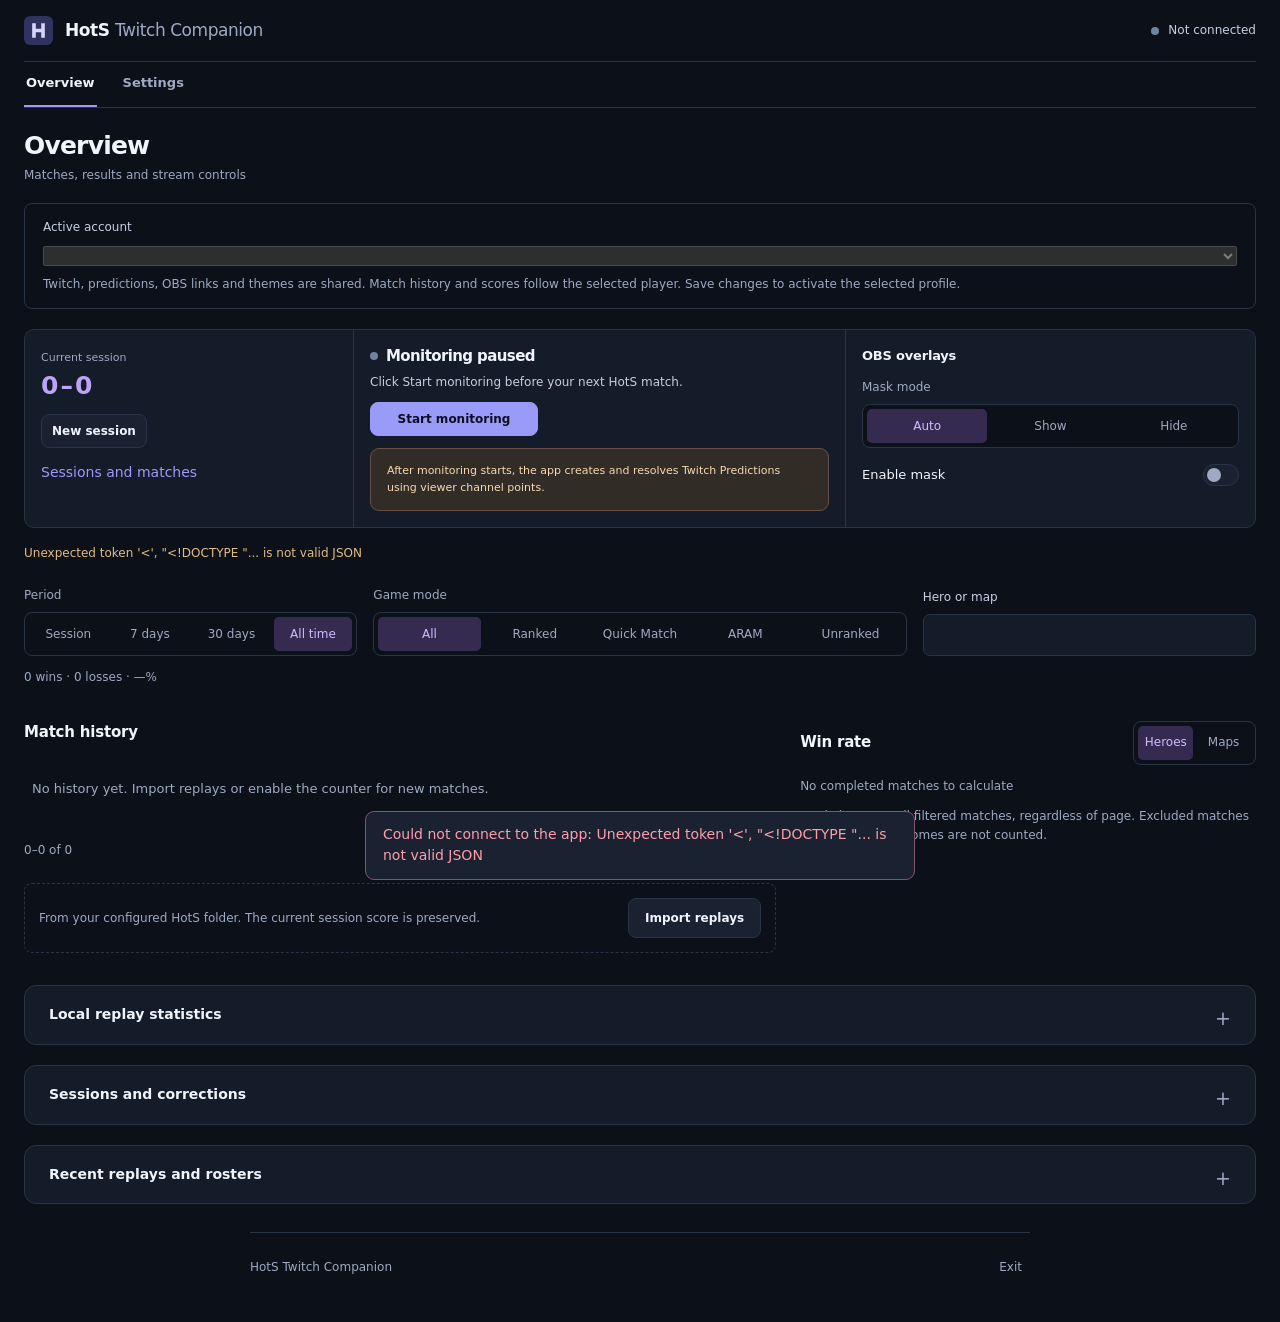
==== commit da526403: "feat: release v0.12.0 local replay statistics" ====
--- a/internal/dashboard/web/index.html
+++ b/internal/dashboard/web/index.html
@@ -24,6 +24,7 @@
   <script defer src="./assets/obs-settings.js"></script>
   <script defer src="./assets/wide.js"></script>
   <script defer src="./assets/game-profiles.js"></script>
+  <script defer src="./assets/local-statistics.js"></script>
   <script defer src="./assets/app.js"></script>
 </head>
 <body>
--- a/internal/dashboard/web/assets/obs-settings.css
+++ b/internal/dashboard/web/assets/obs-settings.css
@@ -7,3 +7,7 @@
 #obs-theme-controls{display:grid;gap:8px;min-width:0;width:100%;margin:12px 0}#obs-theme-controls input,#obs-theme-controls select{width:100%;min-width:0;max-width:100%}#obs-theme-controls .obs-toolbar{flex-wrap:wrap}#obs-theme-controls p{margin:0}#obs-theme-controls label{font-size:12px;color:var(--muted-strong)}
 
 .game-profiles{display:grid;gap:9px;min-width:0;margin:14px 0 20px}.game-profiles input,.game-profiles select{min-width:0;width:100%;max-width:100%}.game-profiles label{font-size:12px;color:var(--muted-strong)}.game-profiles .obs-toolbar{flex-wrap:wrap}.game-profiles p{margin:0}.game-profile-home{padding:14px 18px;border:1px solid var(--border);border-radius:8px;background:var(--panel)}
+
+.local-statistics{margin-top:20px;min-width:0}.local-stats-controls{display:grid;grid-template-columns:1fr 1fr 2fr;gap:12px;margin:16px 0}.local-stats-controls label{display:grid;gap:6px;min-width:0}.local-stats-controls input,.local-stats-controls select{width:100%;min-width:0}.local-stats-table{max-width:100%;overflow-x:auto}.local-stats-table table{width:100%;border-collapse:collapse;font-size:13px}.local-stats-table th,.local-stats-table td{text-align:right;padding:10px 8px;border-bottom:1px solid var(--border);white-space:nowrap}.local-stats-table th:first-child,.local-stats-table td:first-child{text-align:left;white-space:normal;min-width:140px;overflow-wrap:anywhere}.local-statistics .obs-toolbar{flex-wrap:wrap}@media(max-width:720px){.local-stats-controls{grid-template-columns:1fr}.local-stats-table table{min-width:420px}}
+
+.local-stats-controls input,.local-stats-controls select{background:var(--bg);color:var(--ink);border:1px solid var(--border);border-radius:6px;padding:10px;min-height:40px}
